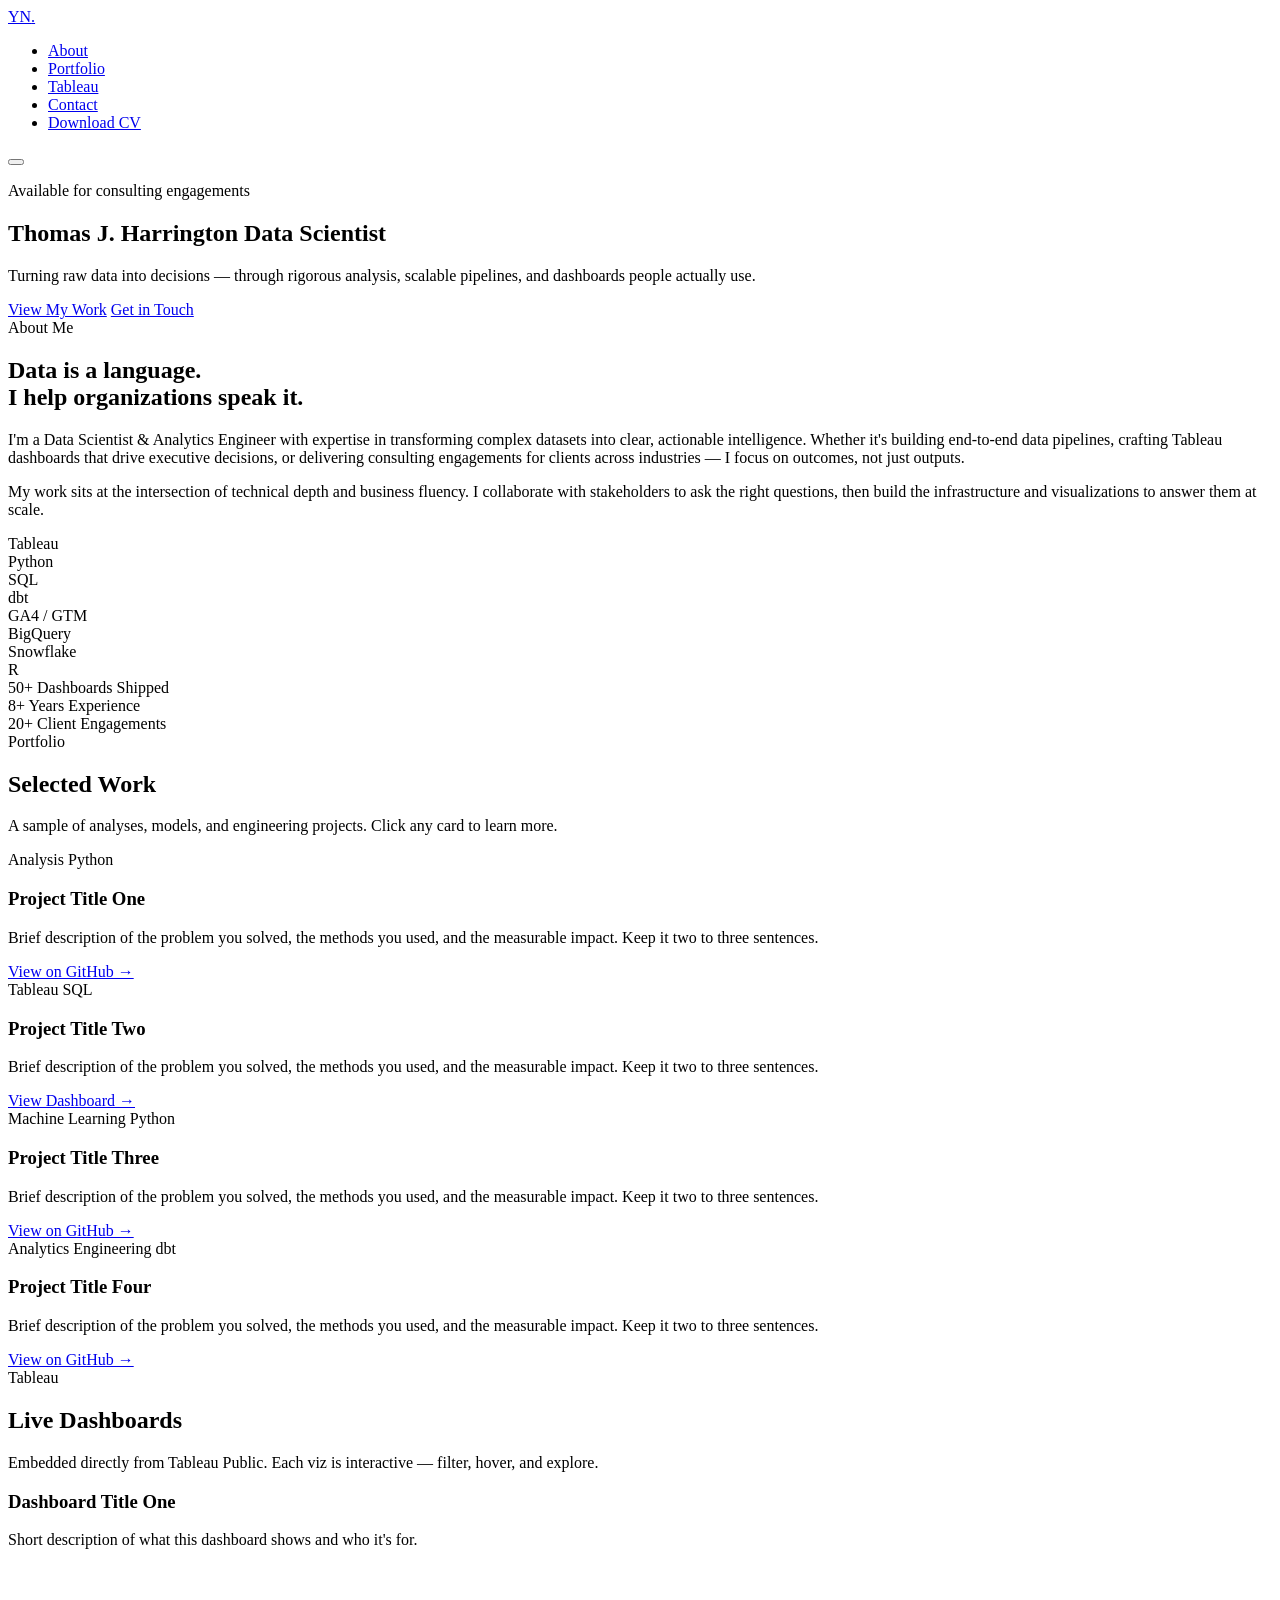
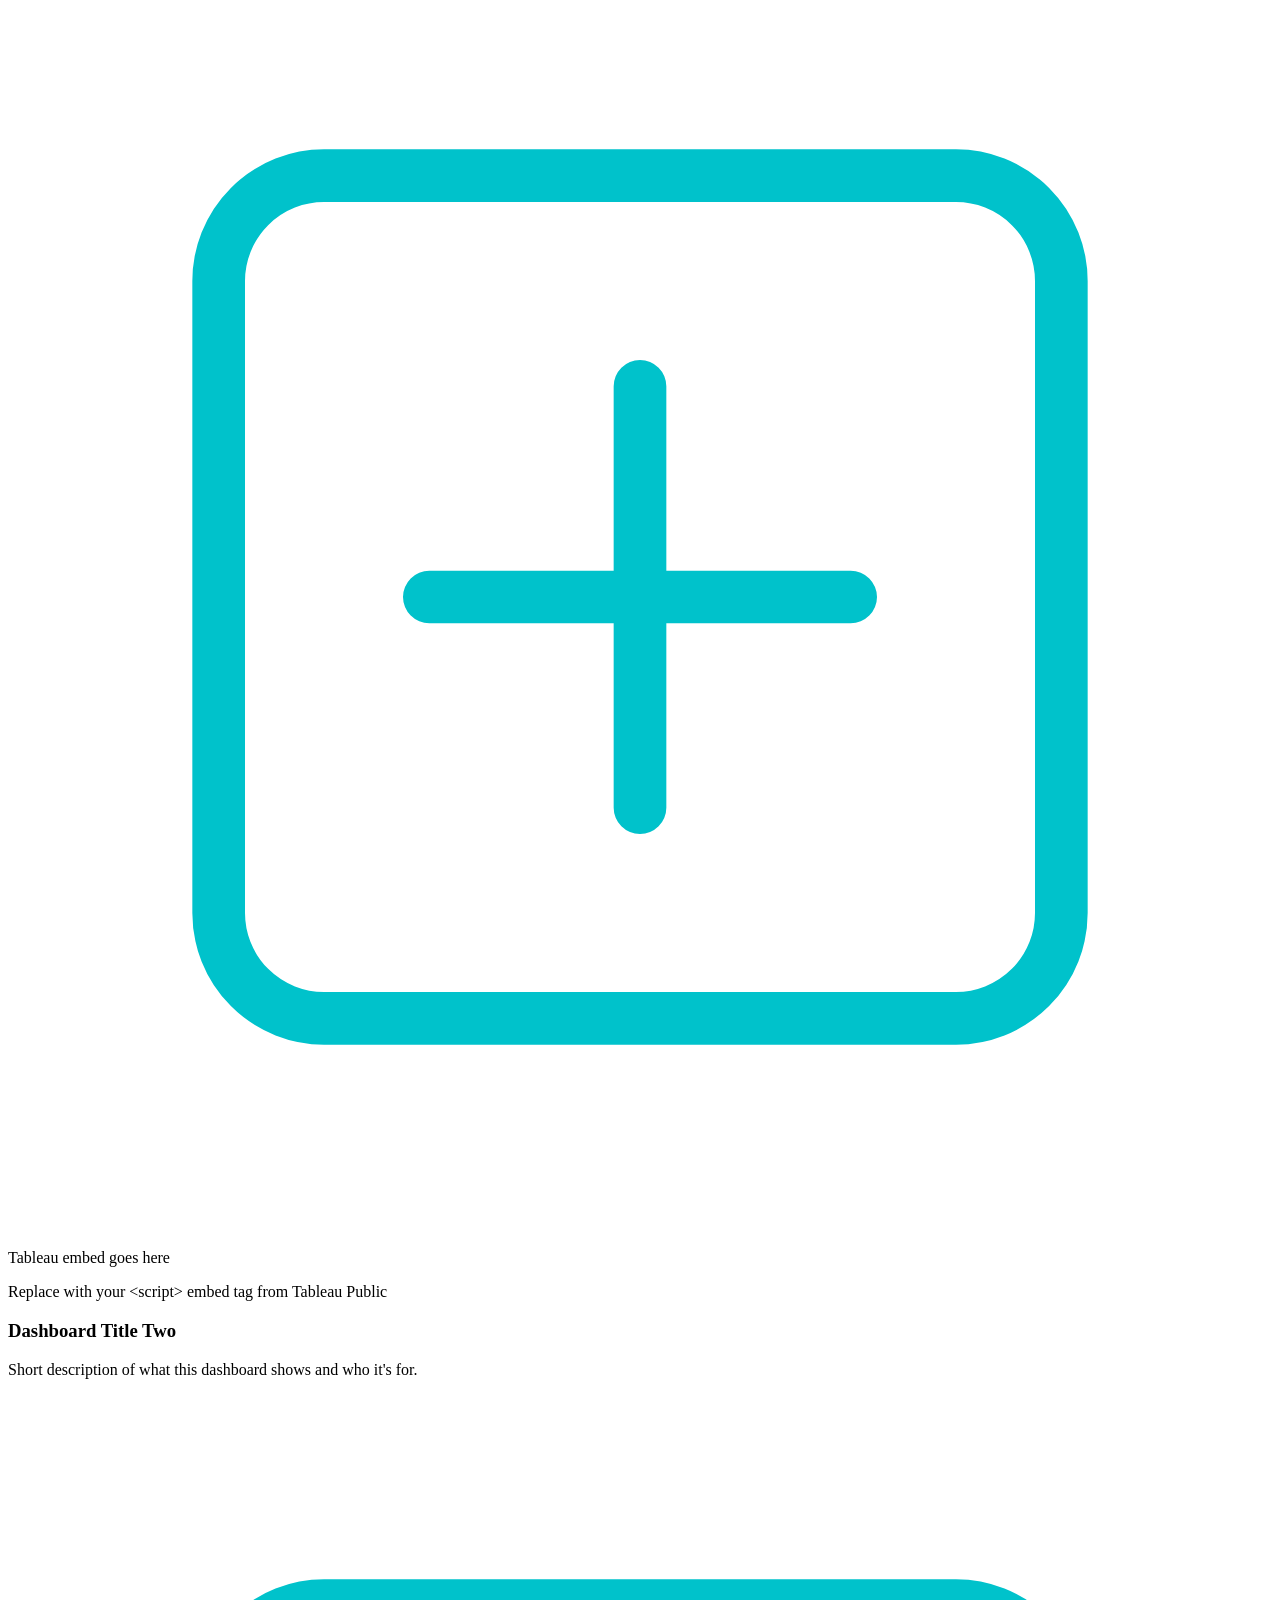
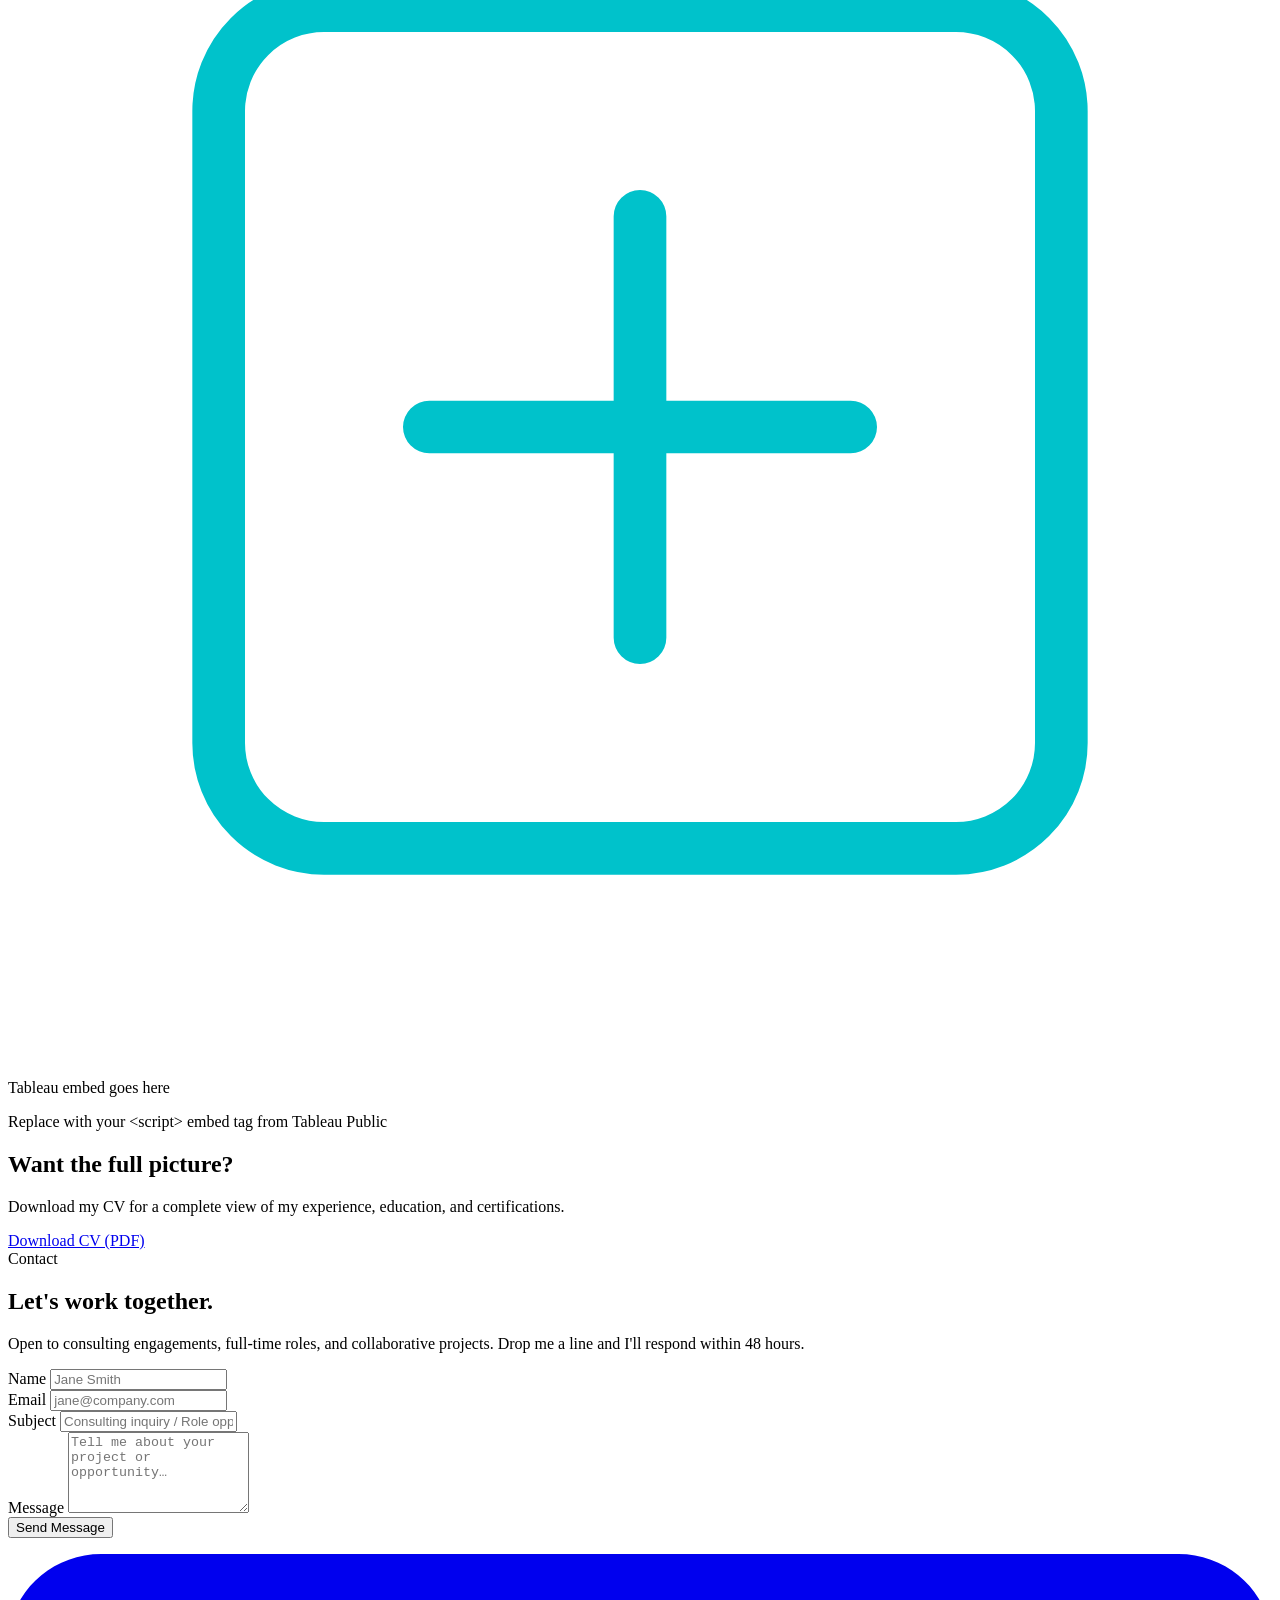
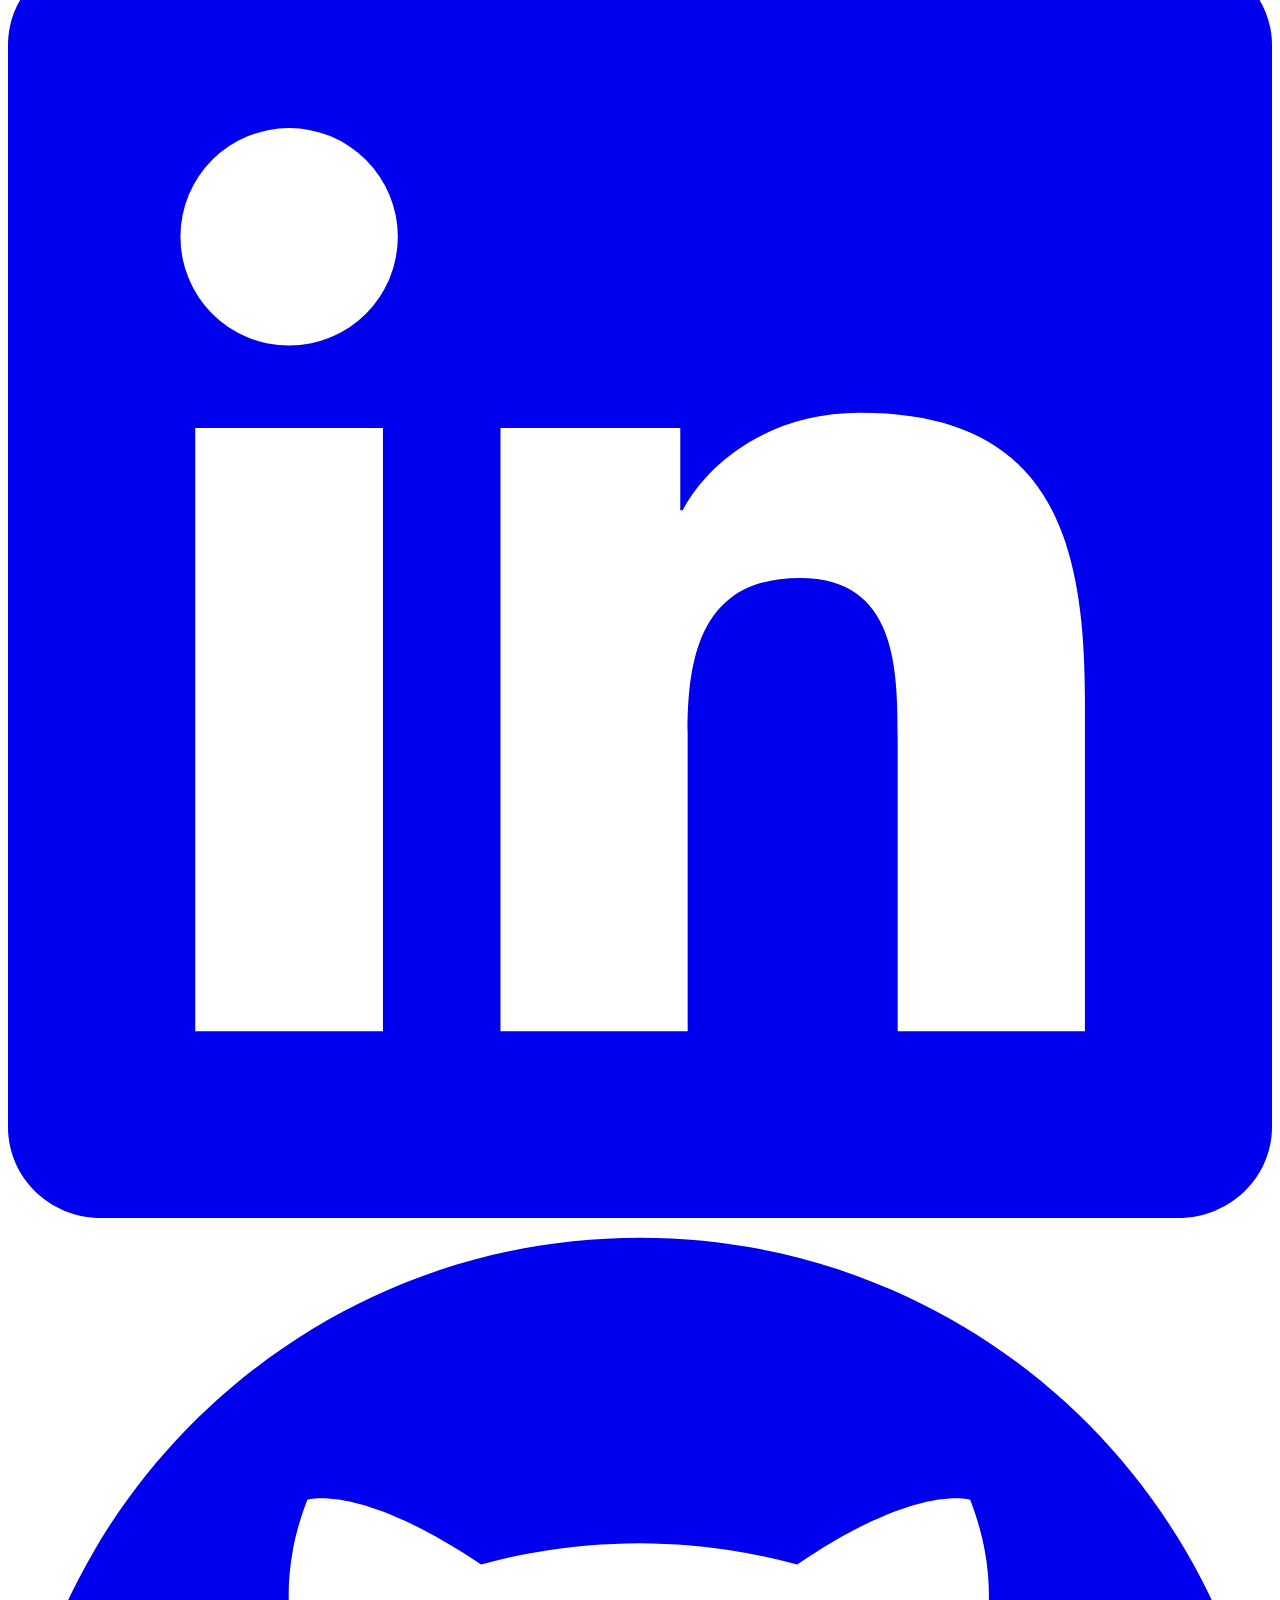
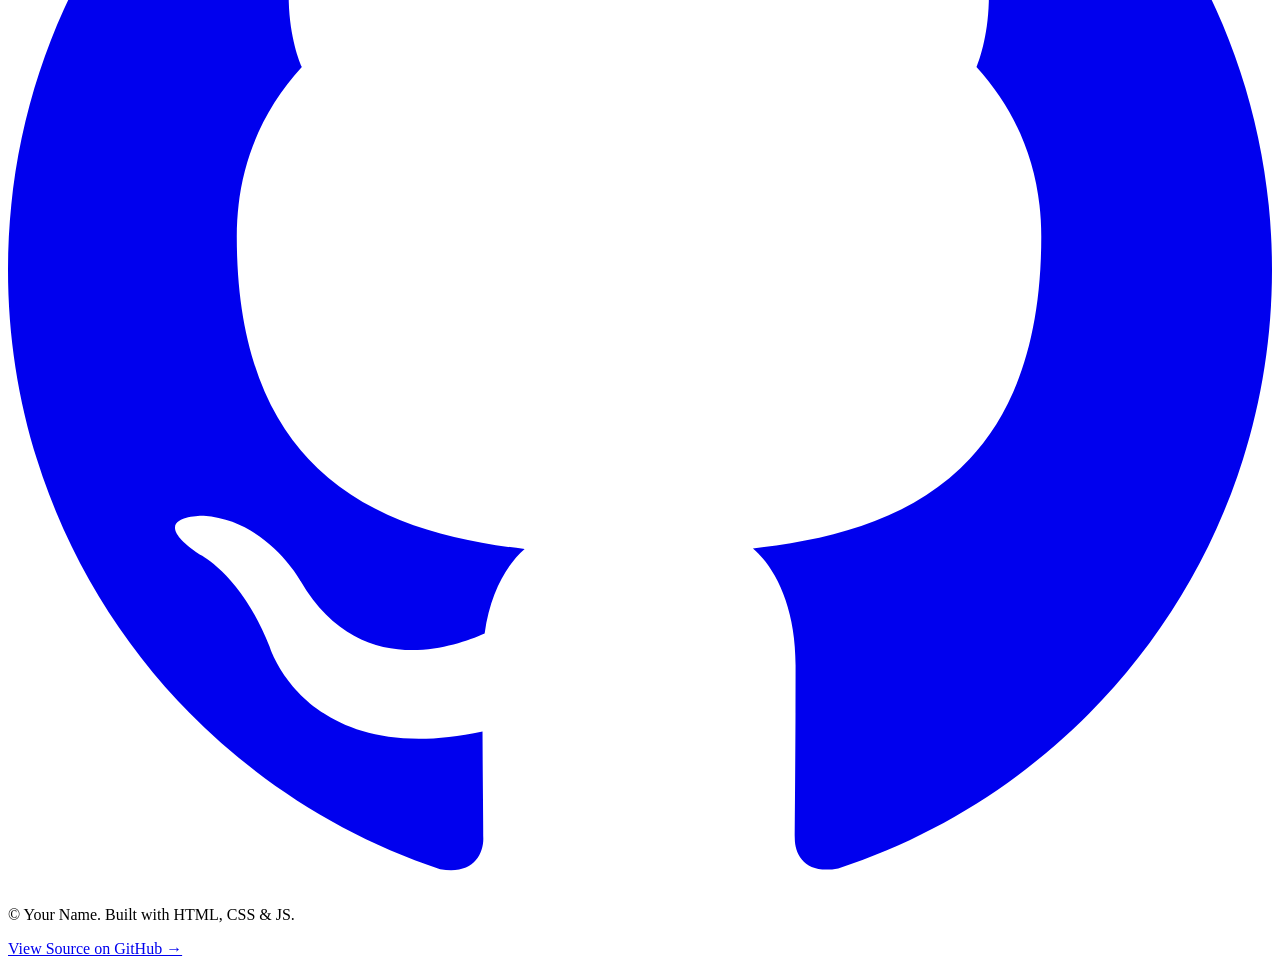
==== index.html @ a7ade4bd "Remove Google Analytics 4 integration (#2) Removed Google Analytics 4 script block from index.html" ====
<!DOCTYPE html>
<html lang="en">
<head>
  <meta charset="UTF-8" />
  <meta name="viewport" content="width=device-width, initial-scale=1.0" />
  <title>Thomas J. Harrington — Data Scientist & Analytics Engineer</title>
  <meta name="description" content="Data Scientist & Analytics Engineer specializing in Tableau, analytics consulting, and data-driven insights." />

  <!-- Google Fonts -->
  <link rel="preconnect" href="https://fonts.googleapis.com" />
  <link rel="preconnect" href="https://fonts.gstatic.com" crossorigin />
  <link href="https://fonts.googleapis.com/css2?family=Space+Grotesk:wght@400;500;600;700&family=Inter:wght@400;500;600&display=swap" rel="stylesheet" />

  <!-- ============================================================
       GOOGLE TAG MANAGER — Replace GTM-XXXXXXX with your GTM ID
       ============================================================ -->
  <script>
    (function(w,d,s,l,i){
      w[l]=w[l]||[];
      w[l].push({'gtm.start': new Date().getTime(), event:'gtm.js'});
      var f=d.getElementsByTagName(s)[0],
          j=d.createElement(s),
          dl=l!='dataLayer'?'&l='+l:'';
      j.async=true;
      j.src='https://www.googletagmanager.com/gtm.js?id='+i+dl;
      f.parentNode.insertBefore(j,f);
    })(window,document,'script','dataLayer','GTM-P8GVN58F');
  </script>

  <!-- dataLayer initialization — pushed before GTM fires -->
  <script>
    window.dataLayer = window.dataLayer || [];
    window.dataLayer.push({
      event: 'page_meta',
      page_type: 'portfolio_home',
      site_author: 'Thomas J. Harrington',
      site_role: 'Data Scientist & Analytics Engineer'
    });
  </script>


  <link rel="stylesheet" href="style.css" />
</head>

<body>

  <!-- GTM noscript fallback -->
  <noscript>
    <iframe src="https://www.googletagmanager.com/ns.html?id=GTM-P8GVN58F"
            height="0" width="0" style="display:none;visibility:hidden"></iframe>
  </noscript>

  <!-- ============================================================  NAV  -->
  <header class="nav-wrapper" id="site-nav">
    <nav class="nav-inner">
      <a href="#hero" class="nav-logo" data-track="nav_logo">YN<span class="logo-dot">.</span></a>
      <ul class="nav-links">
        <li><a href="#about"    data-track="nav_about">About</a></li>
        <li><a href="#portfolio" data-track="nav_portfolio">Portfolio</a></li>
        <li><a href="#tableau"  data-track="nav_tableau">Tableau</a></li>
        <li><a href="#contact"  data-track="nav_contact">Contact</a></li>
        <li>
          <a href="assets/resume.pdf"
             class="nav-cta"
             download
             data-track="nav_resume_download"
             onclick="trackEvent('resume_download','nav')">
            Download CV
          </a>
        </li>
      </ul>
      <button class="nav-hamburger" id="nav-hamburger" aria-label="Open menu">
        <span></span><span></span><span></span>
      </button>
    </nav>
  </header>

  <!-- ============================================================  HERO  -->
  <section class="hero" id="hero">
    <div class="hero-inner">
      <p class="hero-eyebrow">Available for consulting engagements</p>
      <h1 class="hero-headline">
        <span class="hero-name">Thomas J. Harrington</span>
        <span class="hero-role-wrap">
          <span class="hero-role" id="role-display">Data Scientist</span>
        </span>
      </h1>
      <p class="hero-sub">
        Turning raw data into decisions — through rigorous analysis, scalable pipelines,
        and dashboards people actually use.
      </p>
      <div class="hero-actions">
        <a href="#portfolio" class="btn btn-primary" data-track="hero_view_work">View My Work</a>
        <a href="#contact"   class="btn btn-ghost"   data-track="hero_get_in_touch">Get in Touch</a>
      </div>
    </div>
    <div class="hero-grid-bg" aria-hidden="true"></div>
  </section>

  <!-- ============================================================  ABOUT  -->
  <section class="section section--light" id="about">
    <div class="container">
      <div class="about-grid">
        <div class="about-text">
          <span class="section-eyebrow">About Me</span>
          <h2>Data is a language.<br/>I help organizations speak it.</h2>
          <p>
            I'm a Data Scientist & Analytics Engineer with expertise in transforming complex
            datasets into clear, actionable intelligence. Whether it's building end-to-end
            data pipelines, crafting Tableau dashboards that drive executive decisions, or
            delivering consulting engagements for clients across industries — I focus on
            outcomes, not just outputs.
          </p>
          <p>
            My work sits at the intersection of technical depth and business fluency.
            I collaborate with stakeholders to ask the right questions, then build the
            infrastructure and visualizations to answer them at scale.
          </p>
          <div class="skills-grid">
            <div class="skill-chip">Tableau</div>
            <div class="skill-chip">Python</div>
            <div class="skill-chip">SQL</div>
            <div class="skill-chip">dbt</div>
            <div class="skill-chip">GA4 / GTM</div>
            <div class="skill-chip">BigQuery</div>
            <div class="skill-chip">Snowflake</div>
            <div class="skill-chip">R</div>
          </div>
        </div>
        <div class="about-card">
          <div class="stat-block">
            <span class="stat-number">50+</span>
            <span class="stat-label">Dashboards Shipped</span>
          </div>
          <div class="stat-divider"></div>
          <div class="stat-block">
            <span class="stat-number">8+</span>
            <span class="stat-label">Years Experience</span>
          </div>
          <div class="stat-divider"></div>
          <div class="stat-block">
            <span class="stat-number">20+</span>
            <span class="stat-label">Client Engagements</span>
          </div>
        </div>
      </div>
    </div>
  </section>

  <!-- ============================================================  PORTFOLIO  -->
  <section class="section section--dark" id="portfolio">
    <div class="container">
      <span class="section-eyebrow section-eyebrow--light">Portfolio</span>
      <h2 class="section-title section-title--light">Selected Work</h2>
      <p class="section-sub">
        A sample of analyses, models, and engineering projects. Click any card to learn more.
      </p>

      <div class="project-grid">

        <!-- Project cards — duplicate and edit as needed -->
        <article class="project-card" data-track="project_card_1"
                 onclick="trackEvent('project_click', 'project_1_title')">
          <div class="project-card-top">
            <span class="project-tag">Analysis</span>
            <span class="project-tag">Python</span>
          </div>
          <h3>Project Title One</h3>
          <p>Brief description of the problem you solved, the methods you used, and the measurable impact. Keep it two to three sentences.</p>
          <div class="project-card-footer">
            <a href="#" class="project-link" target="_blank" rel="noopener">View on GitHub →</a>
          </div>
        </article>

        <article class="project-card" data-track="project_card_2"
                 onclick="trackEvent('project_click', 'project_2_title')">
          <div class="project-card-top">
            <span class="project-tag">Tableau</span>
            <span class="project-tag">SQL</span>
          </div>
          <h3>Project Title Two</h3>
          <p>Brief description of the problem you solved, the methods you used, and the measurable impact. Keep it two to three sentences.</p>
          <div class="project-card-footer">
            <a href="#" class="project-link" target="_blank" rel="noopener">View Dashboard →</a>
          </div>
        </article>

        <article class="project-card" data-track="project_card_3"
                 onclick="trackEvent('project_click', 'project_3_title')">
          <div class="project-card-top">
            <span class="project-tag">Machine Learning</span>
            <span class="project-tag">Python</span>
          </div>
          <h3>Project Title Three</h3>
          <p>Brief description of the problem you solved, the methods you used, and the measurable impact. Keep it two to three sentences.</p>
          <div class="project-card-footer">
            <a href="#" class="project-link" target="_blank" rel="noopener">View on GitHub →</a>
          </div>
        </article>

        <article class="project-card" data-track="project_card_4"
                 onclick="trackEvent('project_click', 'project_4_title')">
          <div class="project-card-top">
            <span class="project-tag">Analytics Engineering</span>
            <span class="project-tag">dbt</span>
          </div>
          <h3>Project Title Four</h3>
          <p>Brief description of the problem you solved, the methods you used, and the measurable impact. Keep it two to three sentences.</p>
          <div class="project-card-footer">
            <a href="#" class="project-link" target="_blank" rel="noopener">View on GitHub →</a>
          </div>
        </article>

      </div>
    </div>
  </section>

  <!-- ============================================================  TABLEAU  -->
  <section class="section section--light" id="tableau">
    <div class="container">
      <span class="section-eyebrow">Tableau</span>
      <h2>Live Dashboards</h2>
      <p class="section-sub">
        Embedded directly from Tableau Public. Each viz is interactive — filter, hover, and explore.
      </p>

      <div class="tableau-grid">

        <!-- Tableau Embed 1 -->
        <!-- To embed: go to Tableau Public → Share → Embed Code, paste the <script> tag below -->
        <div class="tableau-card">
          <h3 class="tableau-card-title">Dashboard Title One</h3>
          <p class="tableau-card-desc">Short description of what this dashboard shows and who it's for.</p>
          <div class="tableau-embed-wrap" id="tableau-embed-1">
            <!-- REPLACE THIS PLACEHOLDER with your Tableau embed code -->
            <div class="tableau-placeholder" onclick="trackEvent('tableau_placeholder_click','embed_1')">
              <svg viewBox="0 0 48 48" fill="none" xmlns="http://www.w3.org/2000/svg" aria-hidden="true">
                <rect x="8" y="8" width="32" height="32" rx="4" stroke="#00C2CB" stroke-width="2"/>
                <path d="M16 24h16M24 16v16" stroke="#00C2CB" stroke-width="2" stroke-linecap="round"/>
              </svg>
              <p>Tableau embed goes here</p>
              <span>Replace with your &lt;script&gt; embed tag from Tableau Public</span>
            </div>
          </div>
        </div>

        <!-- Tableau Embed 2 -->
        <div class="tableau-card">
          <h3 class="tableau-card-title">Dashboard Title Two</h3>
          <p class="tableau-card-desc">Short description of what this dashboard shows and who it's for.</p>
          <div class="tableau-embed-wrap" id="tableau-embed-2">
            <div class="tableau-placeholder">
              <svg viewBox="0 0 48 48" fill="none" xmlns="http://www.w3.org/2000/svg" aria-hidden="true">
                <rect x="8" y="8" width="32" height="32" rx="4" stroke="#00C2CB" stroke-width="2"/>
                <path d="M16 24h16M24 16v16" stroke="#00C2CB" stroke-width="2" stroke-linecap="round"/>
              </svg>
              <p>Tableau embed goes here</p>
              <span>Replace with your &lt;script&gt; embed tag from Tableau Public</span>
            </div>
          </div>
        </div>

      </div>
    </div>
  </section>

  <!-- ============================================================  RESUME  -->
  <section class="section section--accent" id="resume">
    <div class="container resume-band">
      <div class="resume-text">
        <h2>Want the full picture?</h2>
        <p>Download my CV for a complete view of my experience, education, and certifications.</p>
      </div>
      <a href="assets/resume.pdf"
         class="btn btn-white"
         download
         data-track="resume_section_download"
         onclick="trackEvent('resume_download','resume_section')">
        Download CV (PDF)
      </a>
    </div>
  </section>

  <!-- ============================================================  CONTACT  -->
  <section class="section section--dark" id="contact">
    <div class="container">
      <span class="section-eyebrow section-eyebrow--light">Contact</span>
      <h2 class="section-title--light">Let's work together.</h2>
      <p class="section-sub section-sub--light">
        Open to consulting engagements, full-time roles, and collaborative projects.
        Drop me a line and I'll respond within 48 hours.
      </p>

      <form class="contact-form" id="contact-form" novalidate>
        <div class="form-row">
          <div class="form-group">
            <label for="cf-name">Name</label>
            <input type="text" id="cf-name" name="name" placeholder="Jane Smith" required />
          </div>
          <div class="form-group">
            <label for="cf-email">Email</label>
            <input type="email" id="cf-email" name="email" placeholder="jane@company.com" required />
          </div>
        </div>
        <div class="form-group">
          <label for="cf-subject">Subject</label>
          <input type="text" id="cf-subject" name="subject" placeholder="Consulting inquiry / Role opportunity / etc." />
        </div>
        <div class="form-group">
          <label for="cf-message">Message</label>
          <textarea id="cf-message" name="message" rows="5" placeholder="Tell me about your project or opportunity…" required></textarea>
        </div>
        <button type="submit" class="btn btn-primary btn-full" id="submit-btn">Send Message</button>
        <p class="form-note" id="form-status"></p>
      </form>

      <div class="social-row">
        <a href="https://linkedin.com/in/yourhandle" target="_blank" rel="noopener"
           data-track="social_linkedin" onclick="trackEvent('social_click','linkedin')" aria-label="LinkedIn">
          <svg viewBox="0 0 24 24" fill="currentColor"><path d="M20.447 20.452h-3.554v-5.569c0-1.328-.027-3.037-1.852-3.037-1.853 0-2.136 1.445-2.136 2.939v5.667H9.351V9h3.414v1.561h.046c.477-.9 1.637-1.85 3.37-1.85 3.601 0 4.267 2.37 4.267 5.455v6.286zM5.337 7.433a2.062 2.062 0 0 1-2.063-2.065 2.064 2.064 0 1 1 2.063 2.065zm1.782 13.019H3.555V9h3.564v11.452zM22.225 0H1.771C.792 0 0 .774 0 1.729v20.542C0 23.227.792 24 1.771 24h20.451C23.2 24 24 23.227 24 22.271V1.729C24 .774 23.2 0 22.222 0h.003z"/></svg>
        </a>
        <a href="https://github.com/yourhandle" target="_blank" rel="noopener"
           data-track="social_github" onclick="trackEvent('social_click','github')" aria-label="GitHub">
          <svg viewBox="0 0 24 24" fill="currentColor"><path d="M12 .297c-6.63 0-12 5.373-12 12 0 5.303 3.438 9.8 8.205 11.385.6.113.82-.258.82-.577 0-.285-.01-1.04-.015-2.04-3.338.724-4.042-1.61-4.042-1.61C4.422 18.07 3.633 17.7 3.633 17.7c-1.087-.744.084-.729.084-.729 1.205.084 1.838 1.236 1.838 1.236 1.07 1.835 2.809 1.305 3.495.998.108-.776.417-1.305.76-1.605-2.665-.3-5.466-1.332-5.466-5.93 0-1.31.465-2.38 1.235-3.22-.135-.303-.54-1.523.105-3.176 0 0 1.005-.322 3.3 1.23.96-.267 1.98-.399 3-.405 1.02.006 2.04.138 3 .405 2.28-1.552 3.285-1.23 3.285-1.23.645 1.653.24 2.873.12 3.176.765.84 1.23 1.91 1.23 3.22 0 4.61-2.805 5.625-5.475 5.92.42.36.81 1.096.81 2.22 0 1.606-.015 2.896-.015 3.286 0 .315.21.69.825.57C20.565 22.092 24 17.592 24 12.297c0-6.627-5.373-12-12-12"/></svg>
        </a>
      </div>
    </div>
  </section>

  <!-- ============================================================  FOOTER  -->
  <footer class="site-footer">
    <div class="container footer-inner">
      <p>© <span id="footer-year"></span> Your Name. Built with HTML, CSS & JS.</p>
      <a href="https://github.com/yourhandle/portfolio" target="_blank" rel="noopener"
         class="footer-source" onclick="trackEvent('footer_source_click','github')">
        View Source on GitHub →
      </a>
    </div>
  </footer>

  <script src="main.js"></script>
</body>
</html>
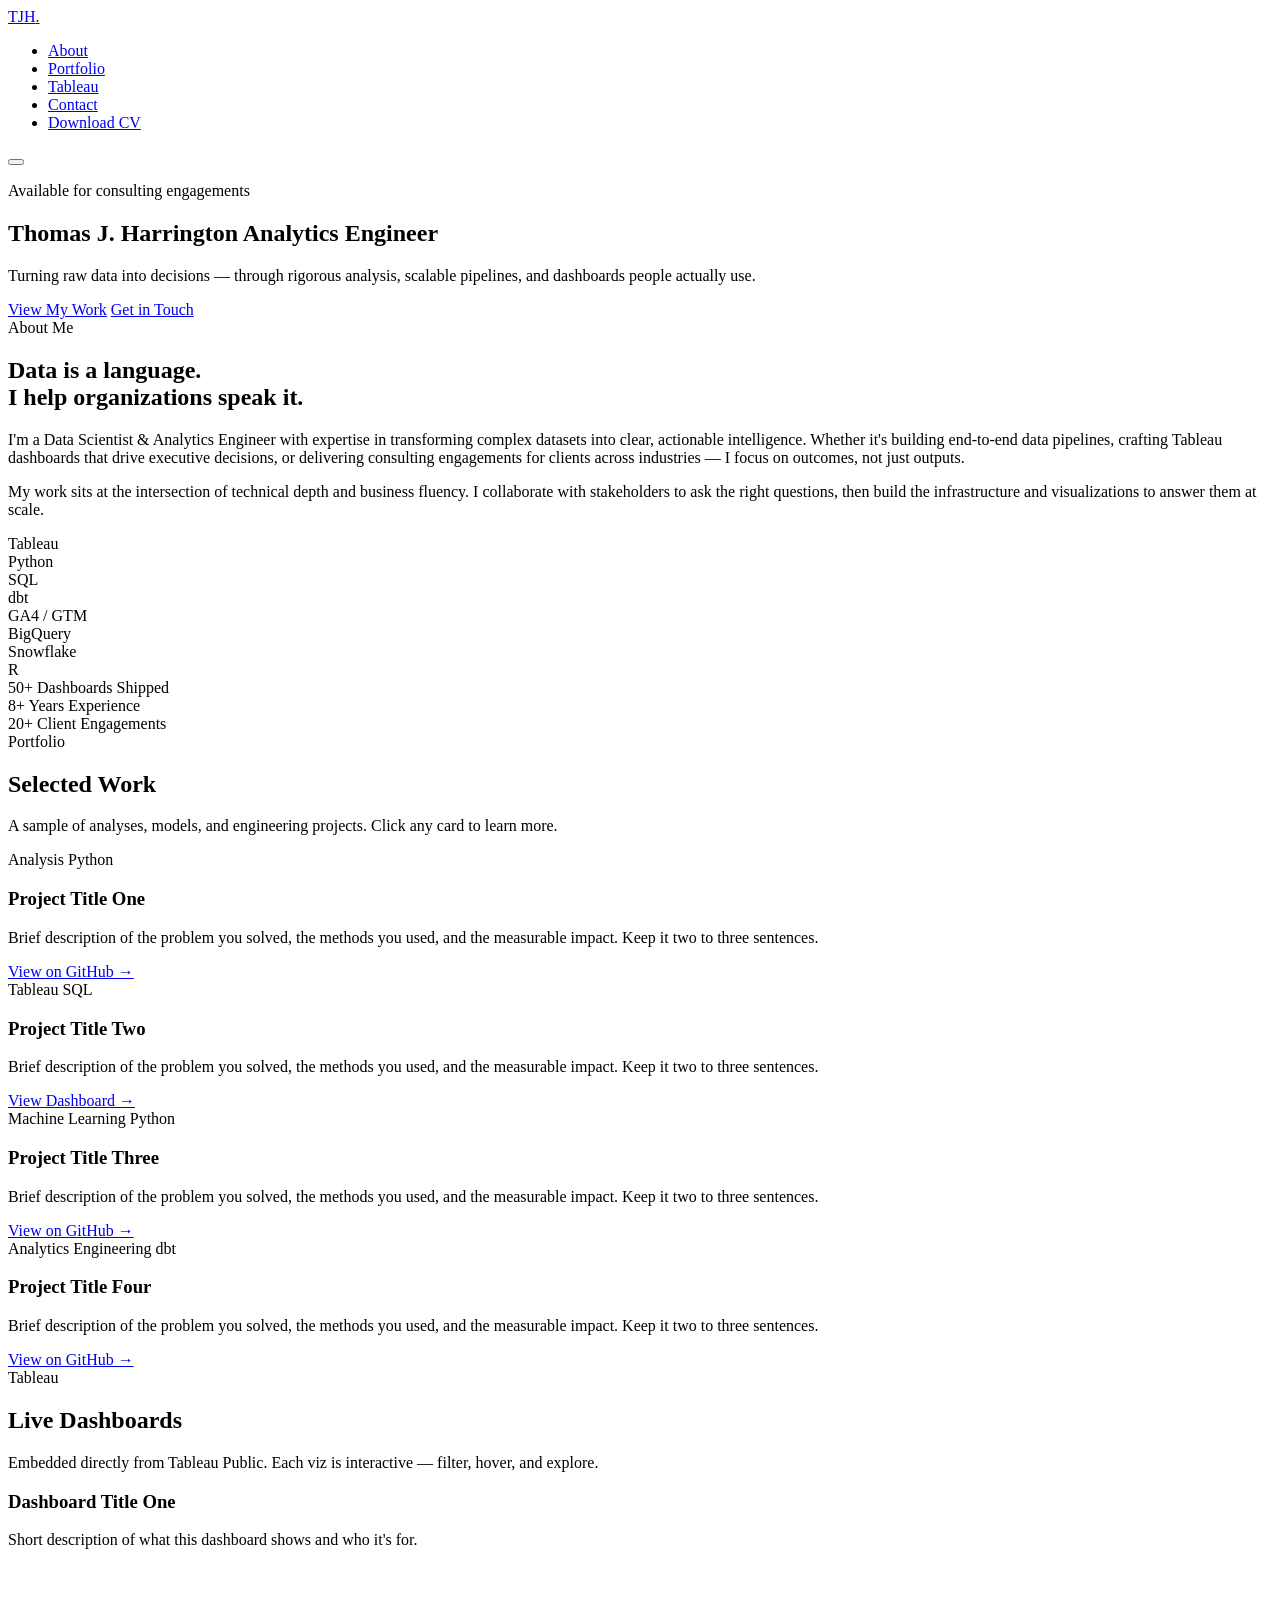
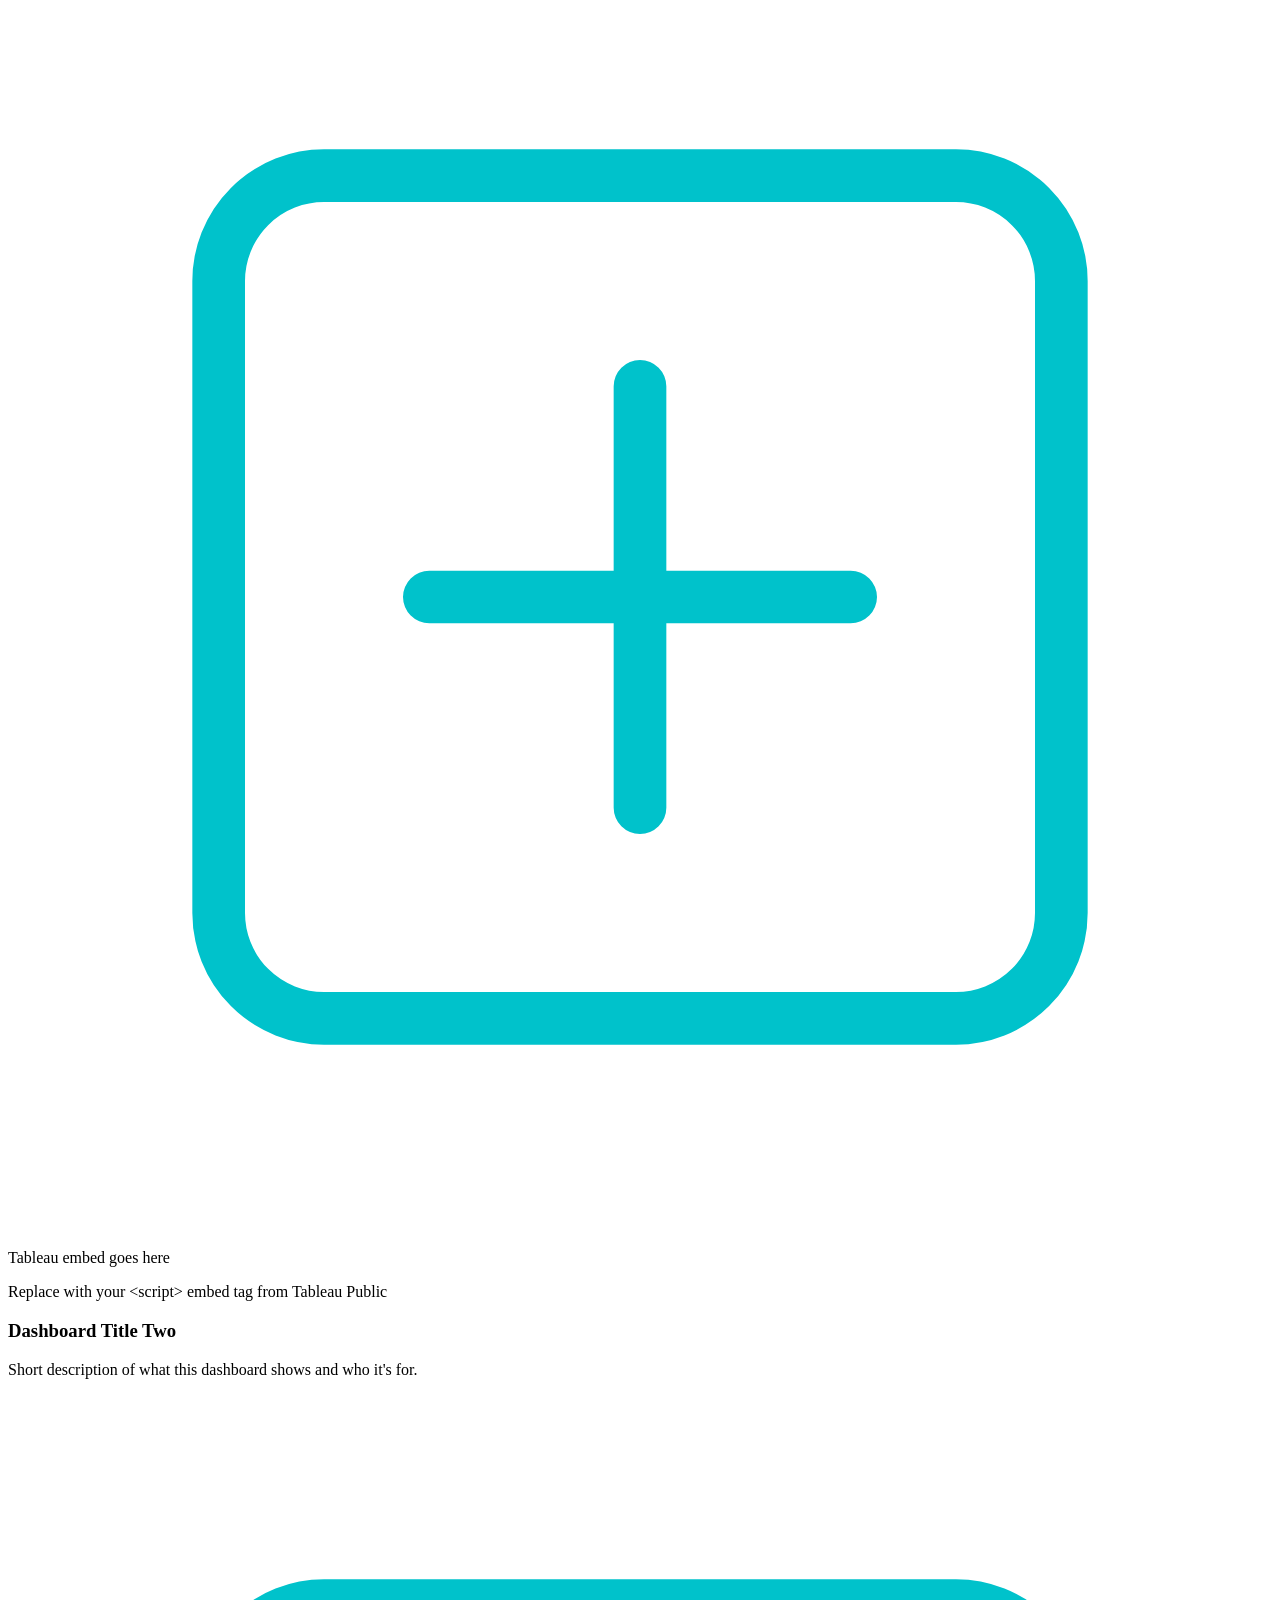
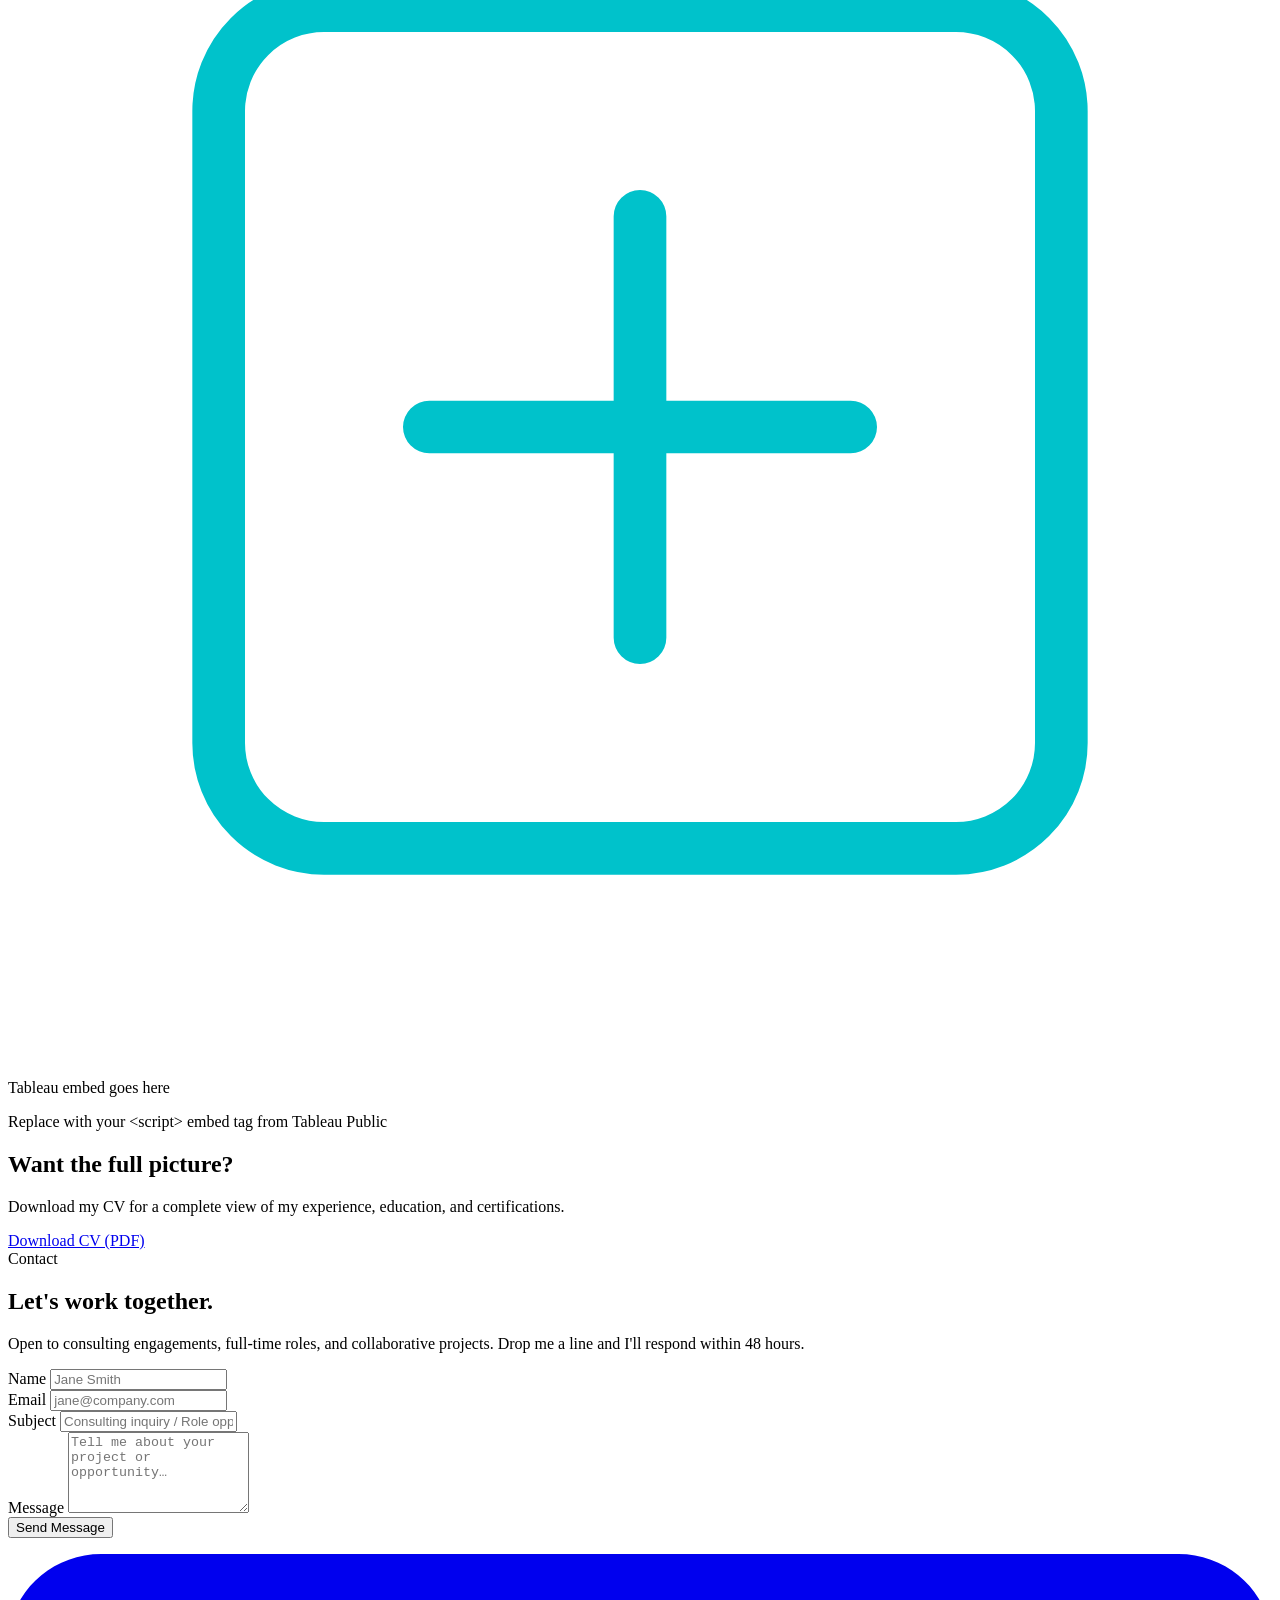
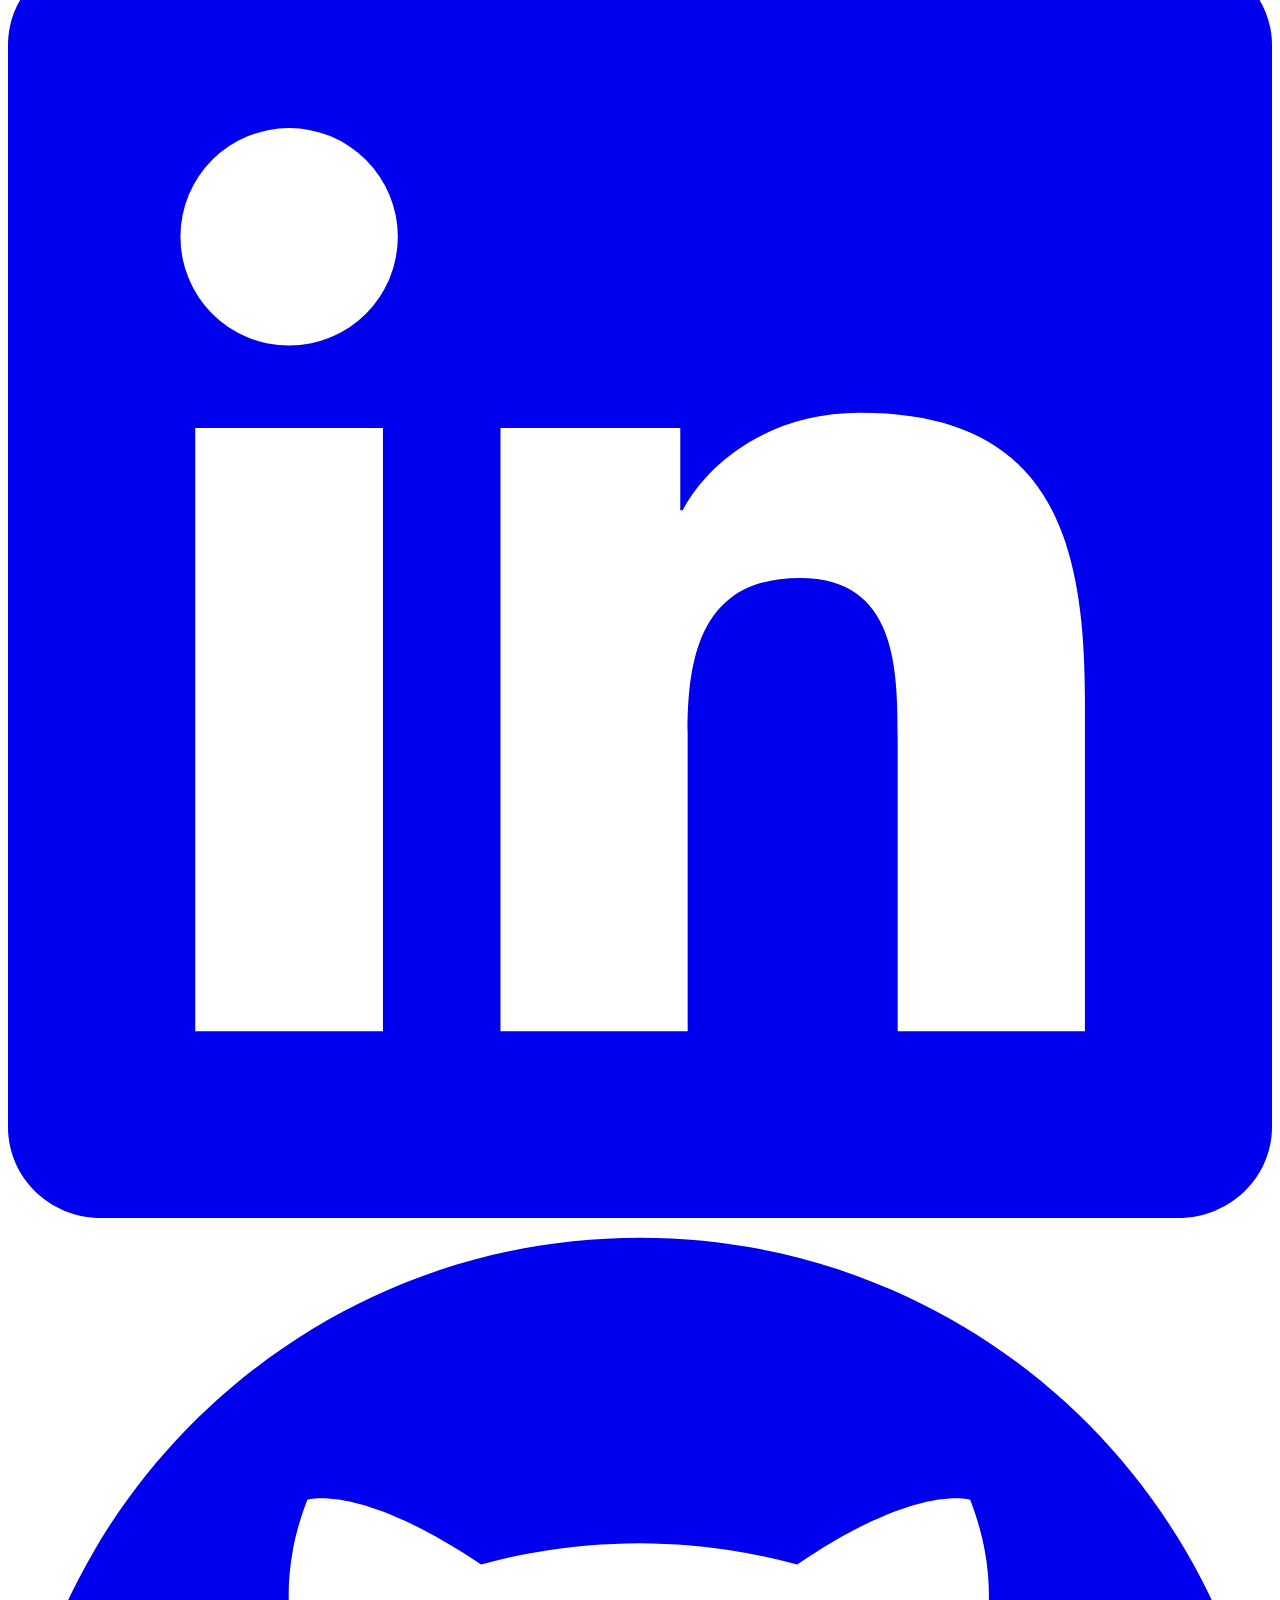
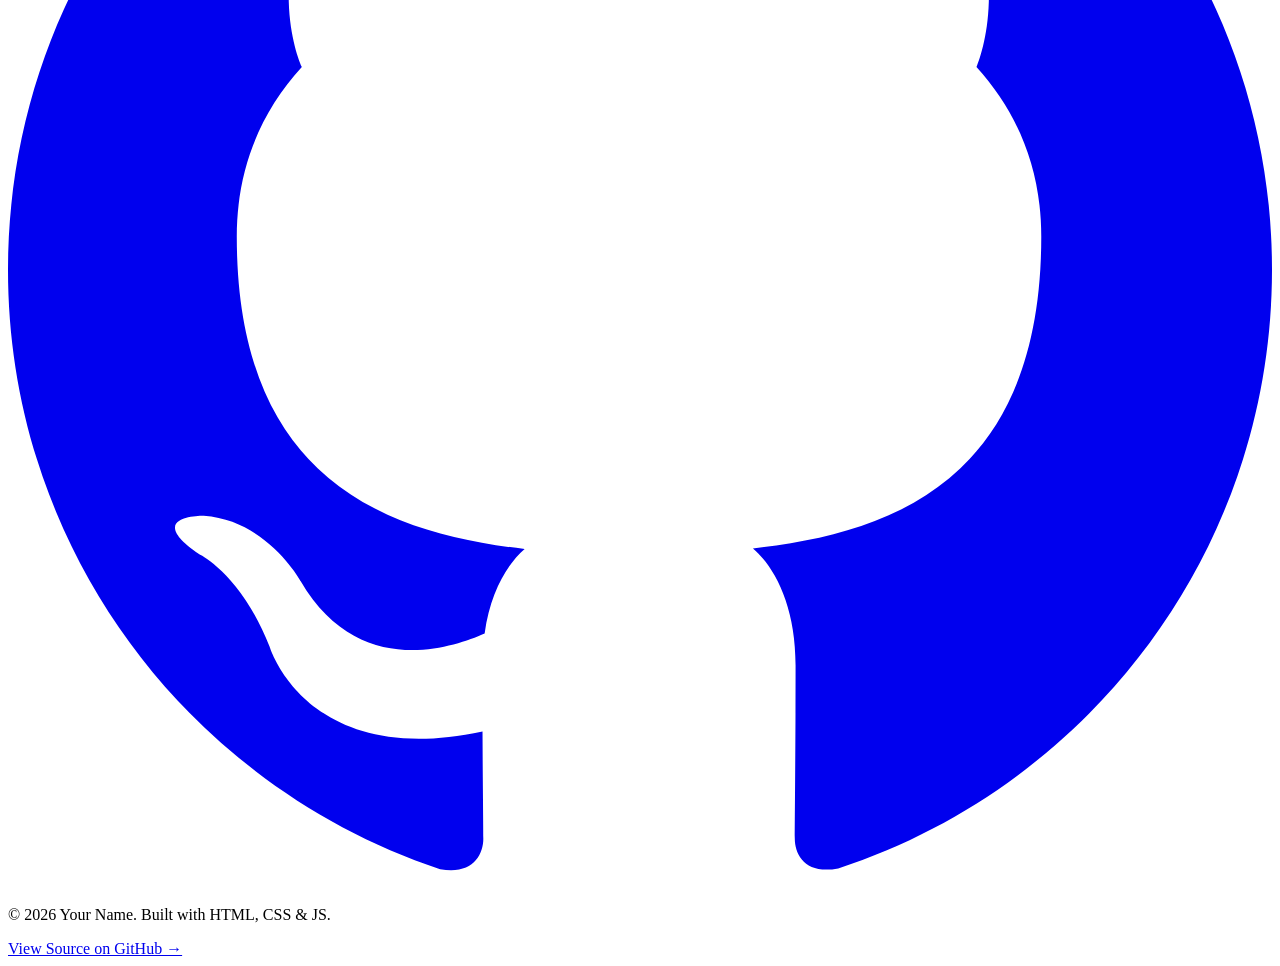
==== commit 52771151: "Merge remote-tracking branch 'origin/main'" ====
--- a/index.html
+++ b/index.html
@@ -53,7 +53,7 @@
   <!-- ============================================================  NAV  -->
   <header class="nav-wrapper" id="site-nav">
     <nav class="nav-inner">
-      <a href="#hero" class="nav-logo" data-track="nav_logo">YN<span class="logo-dot">.</span></a>
+      <a href="#hero" class="nav-logo" data-track="nav_logo">TJH<span class="logo-dot">.</span></a>
       <ul class="nav-links">
         <li><a href="#about"    data-track="nav_about">About</a></li>
         <li><a href="#portfolio" data-track="nav_portfolio">Portfolio</a></li>
@@ -315,11 +315,11 @@
       </form>
 
       <div class="social-row">
-        <a href="https://linkedin.com/in/yourhandle" target="_blank" rel="noopener"
+        <a href="https://linkedin.com/in/thomas-harrington-invictus" target="_blank" rel="noopener"
            data-track="social_linkedin" onclick="trackEvent('social_click','linkedin')" aria-label="LinkedIn">
           <svg viewBox="0 0 24 24" fill="currentColor"><path d="M20.447 20.452h-3.554v-5.569c0-1.328-.027-3.037-1.852-3.037-1.853 0-2.136 1.445-2.136 2.939v5.667H9.351V9h3.414v1.561h.046c.477-.9 1.637-1.85 3.37-1.85 3.601 0 4.267 2.37 4.267 5.455v6.286zM5.337 7.433a2.062 2.062 0 0 1-2.063-2.065 2.064 2.064 0 1 1 2.063 2.065zm1.782 13.019H3.555V9h3.564v11.452zM22.225 0H1.771C.792 0 0 .774 0 1.729v20.542C0 23.227.792 24 1.771 24h20.451C23.2 24 24 23.227 24 22.271V1.729C24 .774 23.2 0 22.222 0h.003z"/></svg>
         </a>
-        <a href="https://github.com/yourhandle" target="_blank" rel="noopener"
+        <a href="https://github.com/tharrin1426-rugby" target="_blank" rel="noopener"
            data-track="social_github" onclick="trackEvent('social_click','github')" aria-label="GitHub">
           <svg viewBox="0 0 24 24" fill="currentColor"><path d="M12 .297c-6.63 0-12 5.373-12 12 0 5.303 3.438 9.8 8.205 11.385.6.113.82-.258.82-.577 0-.285-.01-1.04-.015-2.04-3.338.724-4.042-1.61-4.042-1.61C4.422 18.07 3.633 17.7 3.633 17.7c-1.087-.744.084-.729.084-.729 1.205.084 1.838 1.236 1.838 1.236 1.07 1.835 2.809 1.305 3.495.998.108-.776.417-1.305.76-1.605-2.665-.3-5.466-1.332-5.466-5.93 0-1.31.465-2.38 1.235-3.22-.135-.303-.54-1.523.105-3.176 0 0 1.005-.322 3.3 1.23.96-.267 1.98-.399 3-.405 1.02.006 2.04.138 3 .405 2.28-1.552 3.285-1.23 3.285-1.23.645 1.653.24 2.873.12 3.176.765.84 1.23 1.91 1.23 3.22 0 4.61-2.805 5.625-5.475 5.92.42.36.81 1.096.81 2.22 0 1.606-.015 2.896-.015 3.286 0 .315.21.69.825.57C20.565 22.092 24 17.592 24 12.297c0-6.627-5.373-12-12-12"/></svg>
         </a>
@@ -331,7 +331,7 @@
   <footer class="site-footer">
     <div class="container footer-inner">
       <p>© <span id="footer-year"></span> Your Name. Built with HTML, CSS & JS.</p>
-      <a href="https://github.com/yourhandle/portfolio" target="_blank" rel="noopener"
+      <a href="https://github.com/tharrin1426-rugby/portfolio" target="_blank" rel="noopener"
          class="footer-source" onclick="trackEvent('footer_source_click','github')">
         View Source on GitHub →
       </a>
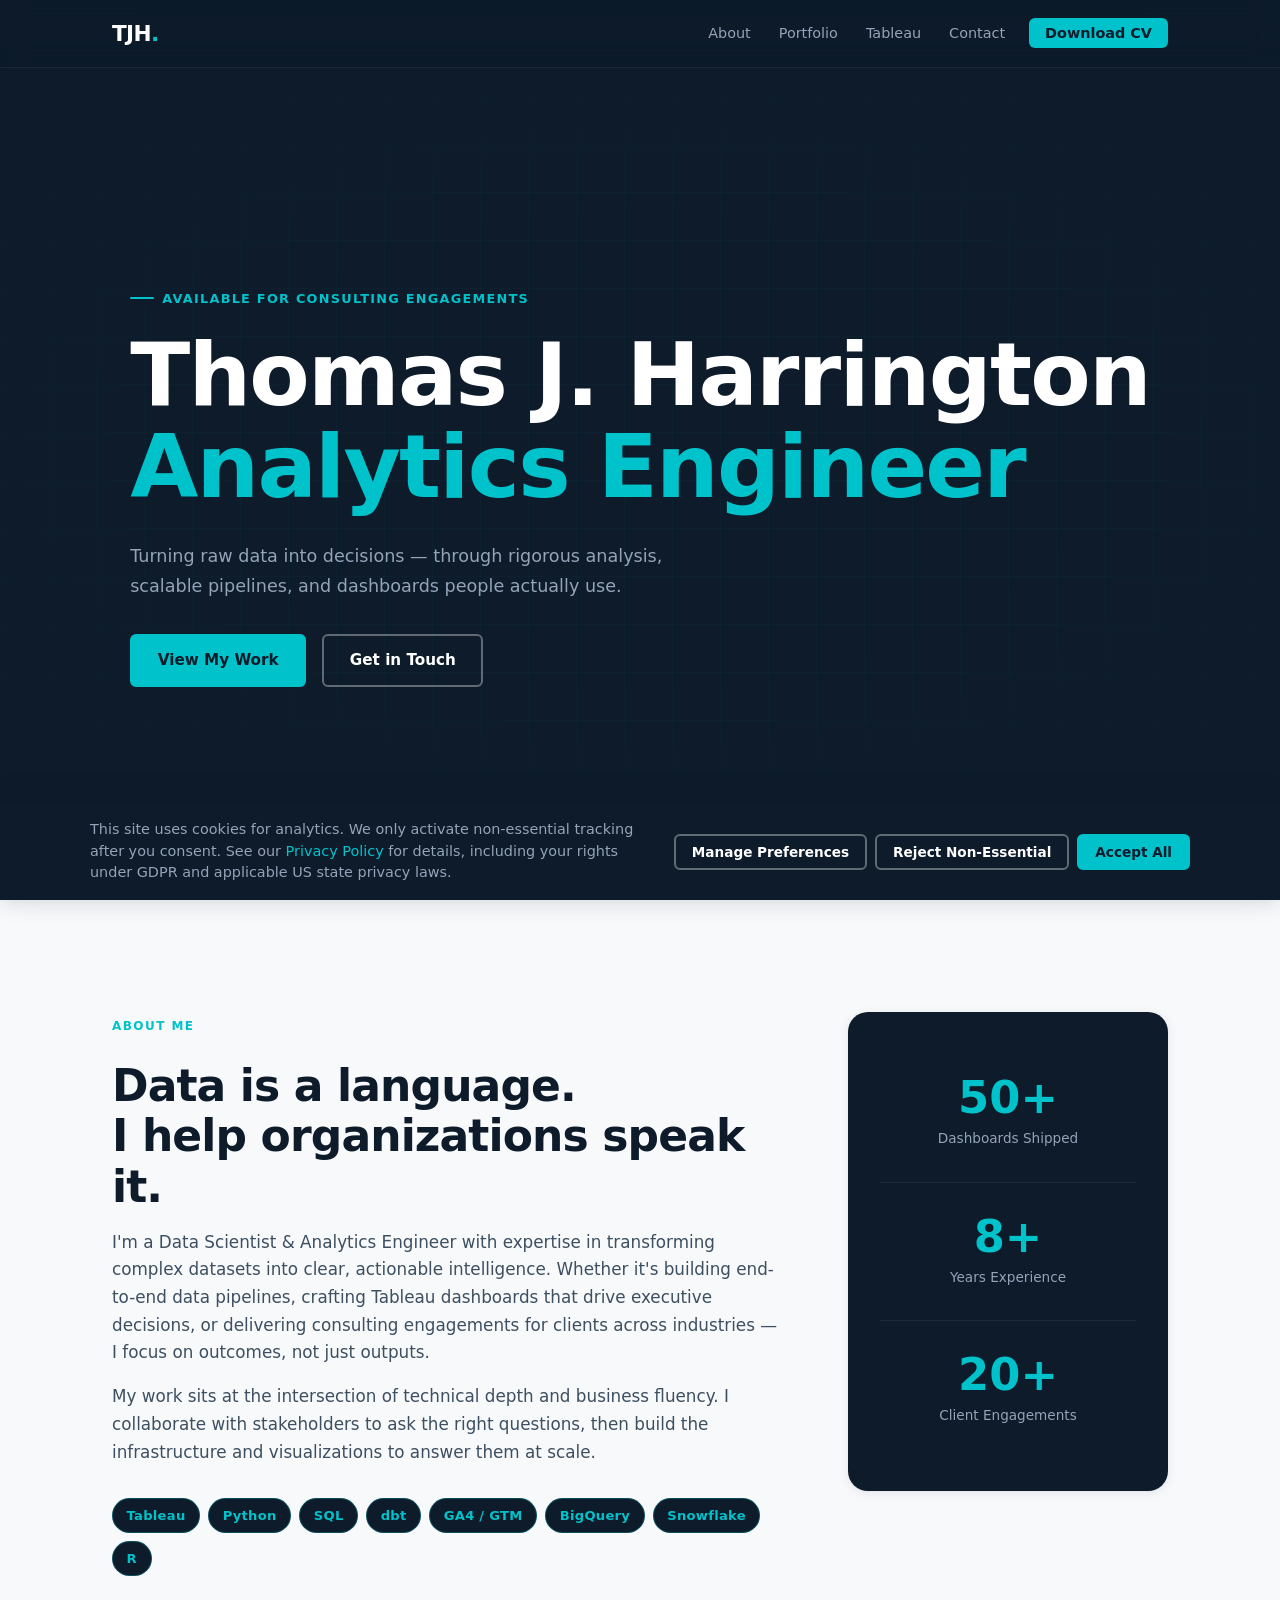
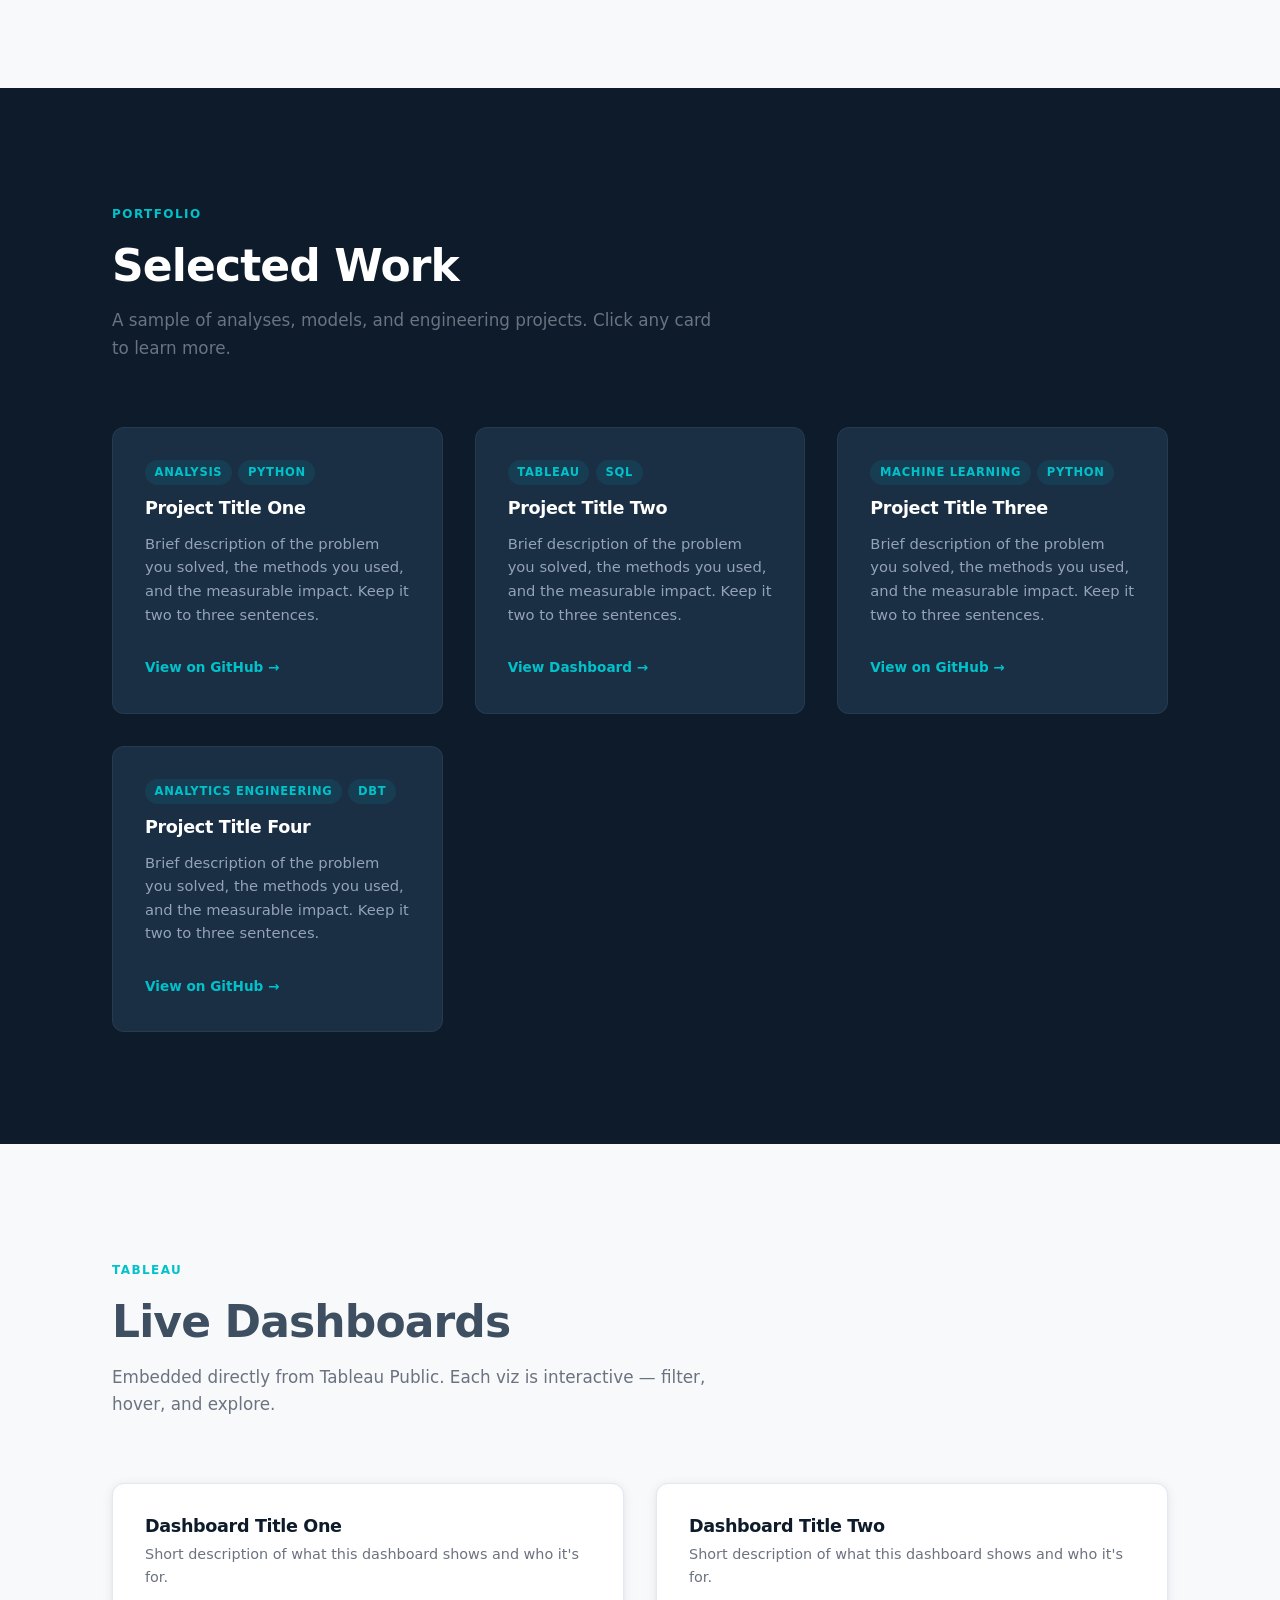
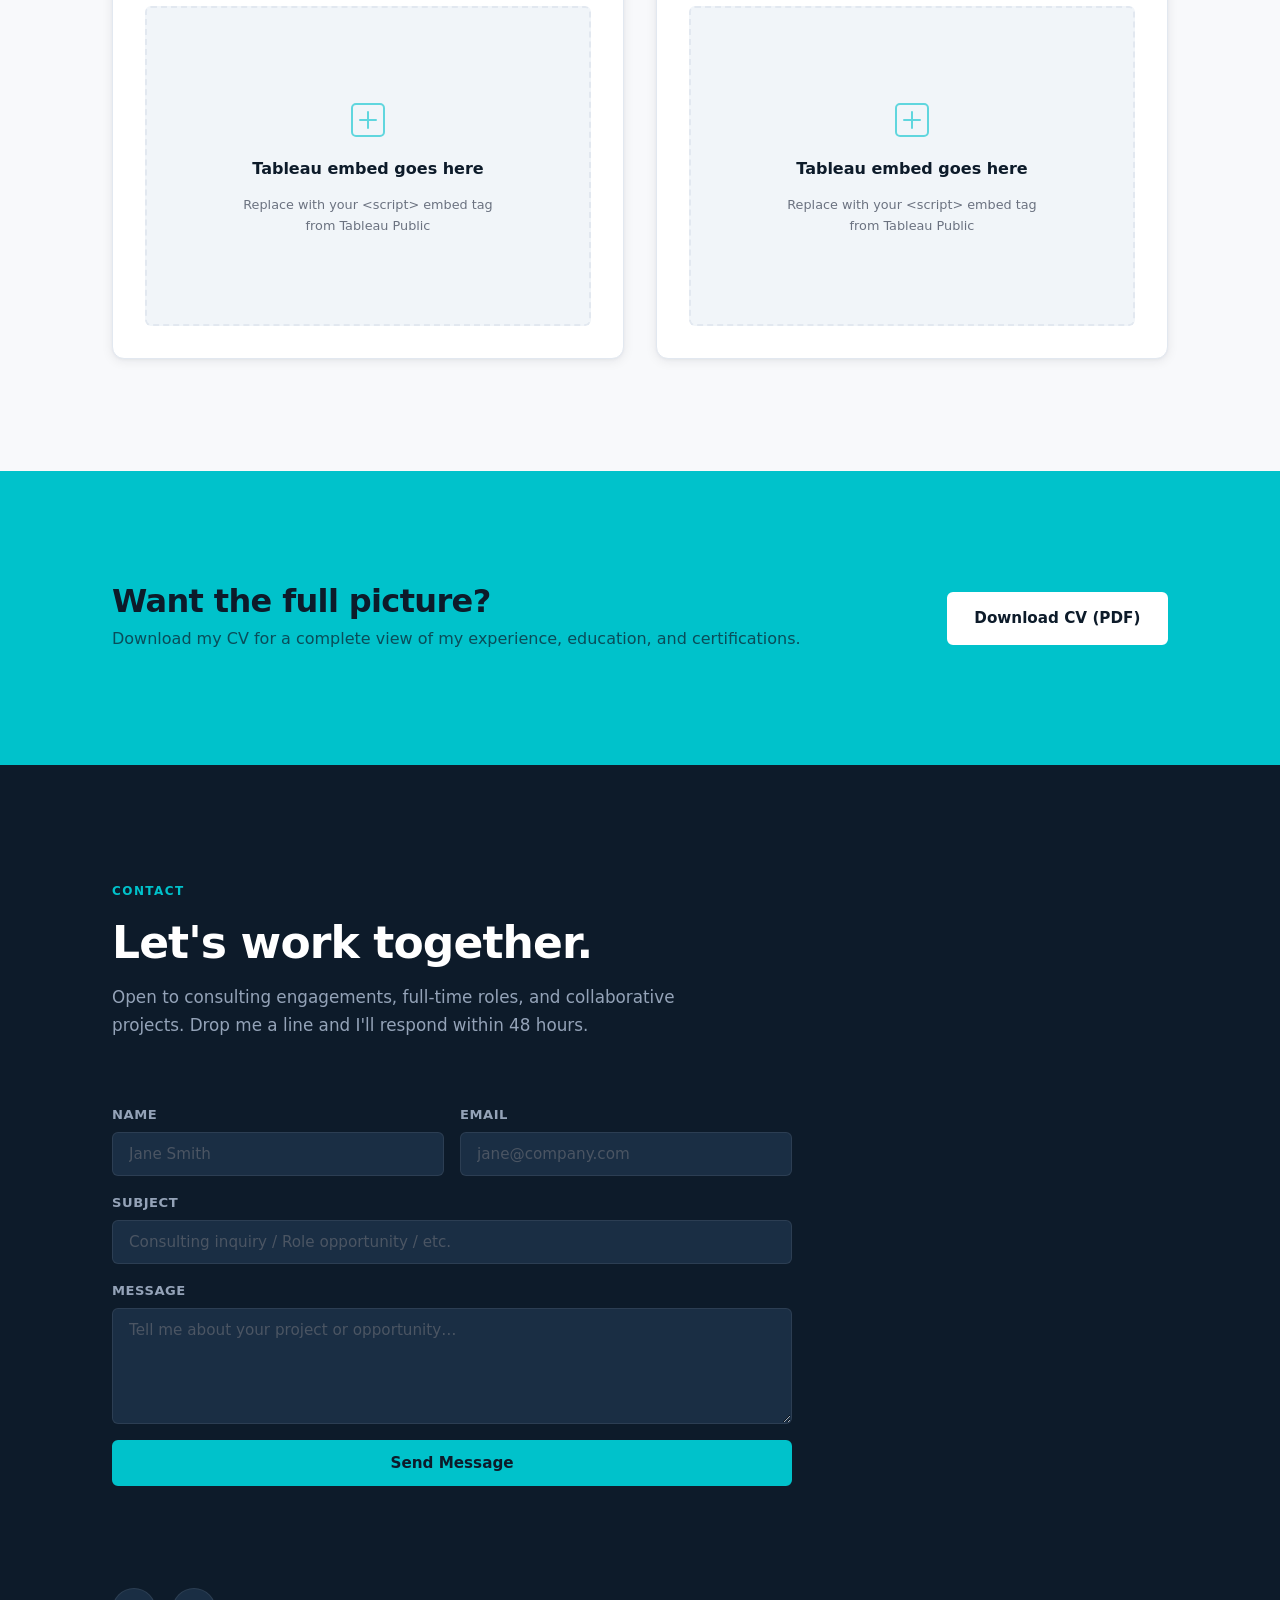
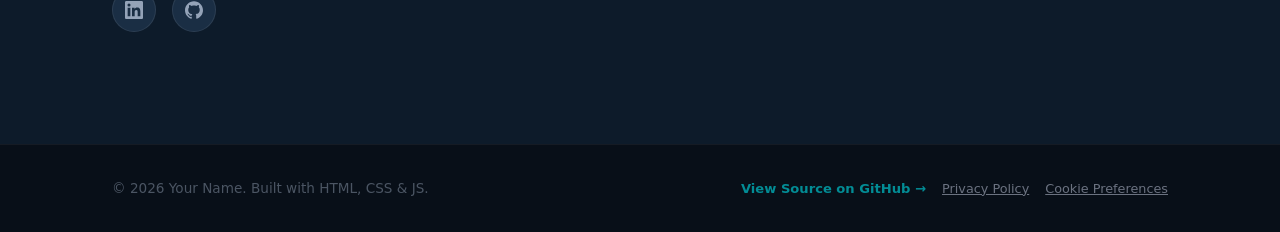
==== commit e5e63a1f: "commit" ====
--- a/index.html
+++ b/index.html
@@ -10,6 +10,25 @@
   <link rel="preconnect" href="https://fonts.googleapis.com" />
   <link rel="preconnect" href="https://fonts.gstatic.com" crossorigin />
   <link href="https://fonts.googleapis.com/css2?family=Space+Grotesk:wght@400;500;600;700&family=Inter:wght@400;500;600&display=swap" rel="stylesheet" />
+
+  <!-- ============================================================
+       CONSENT MODE DEFAULT — must load BEFORE the GTM snippet.
+       Analytics storage defaults to "denied" until the visitor
+       makes an explicit choice, or until a Global Privacy Control
+       (GPC) signal is detected and honored as an opt-out (required
+       under CCPA/CPRA and several other US state privacy laws).
+       ============================================================ -->
+  <script>
+    window.dataLayer = window.dataLayer || [];
+    function gtag(){ window.dataLayer.push(arguments); }
+    gtag('consent', 'default', {
+      ad_storage: 'denied',
+      ad_user_data: 'denied',
+      ad_personalization: 'denied',
+      analytics_storage: 'denied',
+      wait_for_update: 500
+    });
+  </script>
 
   <!-- ============================================================
        GOOGLE TAG MANAGER — Replace GTM-XXXXXXX with your GTM ID
@@ -331,13 +350,65 @@
   <footer class="site-footer">
     <div class="container footer-inner">
       <p>© <span id="footer-year"></span> Your Name. Built with HTML, CSS & JS.</p>
-      <a href="https://github.com/tharrin1426-rugby/portfolio" target="_blank" rel="noopener"
-         class="footer-source" onclick="trackEvent('footer_source_click','github')">
-        View Source on GitHub →
-      </a>
+      <div class="footer-links">
+        <a href="https://github.com/tharrin1426-rugby/portfolio" target="_blank" rel="noopener"
+           class="footer-source" onclick="trackEvent('footer_source_click','github')">
+          View Source on GitHub →
+        </a>
+        <a href="privacy-policy.html" class="footer-consent-link">Privacy Policy</a>
+        <a href="#" class="footer-consent-link" data-consent-action="reopen-preferences" onclick="return false;">Cookie Preferences</a>
+      </div>
     </div>
   </footer>
 
+  <!-- ============================================================  COOKIE CONSENT  -->
+  <div class="consent-banner" id="consent-banner" role="dialog" aria-live="polite" aria-label="Cookie consent" hidden>
+    <div class="consent-banner-inner">
+      <p class="consent-text">
+        This site uses cookies for analytics. We only activate non-essential tracking
+        after you consent. See our <a href="privacy-policy.html">Privacy Policy</a> for
+        details, including your rights under GDPR and applicable US state privacy laws.
+      </p>
+      <div class="consent-actions">
+        <button type="button" class="btn btn-ghost btn-sm" data-consent-action="open-preferences">Manage Preferences</button>
+        <button type="button" class="btn btn-ghost btn-sm" data-consent-action="reject-all">Reject Non-Essential</button>
+        <button type="button" class="btn btn-primary btn-sm" data-consent-action="accept-all">Accept All</button>
+      </div>
+    </div>
+  </div>
+
+  <div class="consent-modal-overlay" id="consent-modal" hidden>
+    <div class="consent-modal" role="dialog" aria-modal="true" aria-labelledby="consent-modal-title">
+      <h2 id="consent-modal-title">Cookie Preferences</h2>
+      <p class="consent-modal-intro">
+        Necessary cookies are always on because the site can't function without them.
+        You can change your choice anytime via "Cookie Preferences" in the footer.
+      </p>
+
+      <div class="consent-category">
+        <div class="consent-category-header">
+          <span>Necessary</span>
+          <input type="checkbox" checked disabled aria-label="Necessary cookies (always on)" />
+        </div>
+        <p>Required for core site functionality. Cannot be disabled.</p>
+      </div>
+
+      <div class="consent-category">
+        <div class="consent-category-header">
+          <span>Analytics</span>
+          <input type="checkbox" id="consent-analytics" aria-label="Analytics cookies" />
+        </div>
+        <p>Helps us understand how visitors use this site (Google Analytics via GTM).</p>
+      </div>
+
+      <div class="consent-modal-actions">
+        <button type="button" class="btn btn-ghost btn-sm" data-consent-action="close-preferences">Cancel</button>
+        <button type="button" class="btn btn-primary btn-sm" data-consent-action="save-preferences">Save Preferences</button>
+      </div>
+    </div>
+  </div>
+
   <script src="main.js"></script>
+  <script src="consent.js"></script>
 </body>
 </html>
--- a/style.css
+++ b/style.css
@@ -0,0 +1,871 @@
+/* ============================================================
+   DESIGN TOKENS
+   ============================================================ */
+:root {
+  --clr-bg:        #F8F9FB;
+  --clr-dark:      #0D1B2A;
+  --clr-slate:     #1A2E44;
+  --clr-accent:    #00C2CB;
+  --clr-accent-dk: #009AA2;
+  --clr-body:      #3D4F60;
+  --clr-muted:     #6B7280;
+  --clr-border:    #E2E8F0;
+  --clr-white:     #FFFFFF;
+
+  --font-display: 'Space Grotesk', system-ui, sans-serif;
+  --font-body:    'Inter', system-ui, sans-serif;
+
+  --space-xs:  0.5rem;
+  --space-sm:  1rem;
+  --space-md:  2rem;
+  --space-lg:  4rem;
+  --space-xl:  7rem;
+
+  --radius-sm: 6px;
+  --radius-md: 12px;
+  --radius-lg: 20px;
+
+  --shadow-card: 0 2px 12px rgba(13,27,42,0.08), 0 1px 3px rgba(13,27,42,0.04);
+  --shadow-hover: 0 8px 32px rgba(13,27,42,0.14), 0 2px 8px rgba(13,27,42,0.06);
+
+  --nav-h: 68px;
+  --transition: 0.22s cubic-bezier(0.4, 0, 0.2, 1);
+}
+
+/* ============================================================
+   RESET & BASE
+   ============================================================ */
+*, *::before, *::after { box-sizing: border-box; margin: 0; padding: 0; }
+
+html {
+  scroll-behavior: smooth;
+  font-size: 16px;
+}
+
+body {
+  font-family: var(--font-body);
+  background: var(--clr-bg);
+  color: var(--clr-body);
+  line-height: 1.65;
+  -webkit-font-smoothing: antialiased;
+}
+
+img, svg { display: block; max-width: 100%; }
+
+a { color: inherit; text-decoration: none; }
+
+ul { list-style: none; }
+
+/* ============================================================
+   LAYOUT HELPERS
+   ============================================================ */
+.container {
+  width: 100%;
+  max-width: 1120px;
+  margin-inline: auto;
+  padding-inline: var(--space-md);
+}
+
+.section {
+  padding-block: var(--space-xl);
+}
+
+.section--light { background: var(--clr-bg); }
+.section--dark  { background: var(--clr-dark); }
+.section--accent { background: var(--clr-accent); }
+
+/* ============================================================
+   TYPOGRAPHY
+   ============================================================ */
+h1, h2, h3, h4 {
+  font-family: var(--font-display);
+  font-weight: 700;
+  line-height: 1.15;
+  letter-spacing: -0.02em;
+}
+
+h2 { font-size: clamp(1.9rem, 4vw, 2.75rem); }
+h3 { font-size: 1.25rem; font-weight: 600; }
+
+.section-eyebrow {
+  display: inline-block;
+  font-family: var(--font-display);
+  font-size: 0.75rem;
+  font-weight: 600;
+  letter-spacing: 0.12em;
+  text-transform: uppercase;
+  color: var(--clr-accent);
+  margin-bottom: var(--space-sm);
+}
+
+.section-eyebrow--light { color: var(--clr-accent); }
+
+.section-title--light { color: var(--clr-white); }
+
+.section-sub {
+  max-width: 600px;
+  margin-top: var(--space-sm);
+  margin-bottom: var(--space-lg);
+  color: var(--clr-muted);
+  font-size: 1.05rem;
+}
+
+.section-sub--light { color: #94A3B8; }
+
+/* ============================================================
+   BUTTONS
+   ============================================================ */
+.btn {
+  display: inline-flex;
+  align-items: center;
+  gap: 0.4rem;
+  font-family: var(--font-display);
+  font-size: 0.95rem;
+  font-weight: 600;
+  padding: 0.75rem 1.6rem;
+  border-radius: var(--radius-sm);
+  cursor: pointer;
+  border: 2px solid transparent;
+  transition: background var(--transition), color var(--transition),
+              border-color var(--transition), transform var(--transition),
+              box-shadow var(--transition);
+  text-decoration: none;
+}
+
+.btn:hover { transform: translateY(-2px); }
+
+.btn-primary {
+  background: var(--clr-accent);
+  color: var(--clr-dark);
+  border-color: var(--clr-accent);
+}
+.btn-primary:hover {
+  background: var(--clr-accent-dk);
+  border-color: var(--clr-accent-dk);
+  box-shadow: 0 6px 20px rgba(0,194,203,0.3);
+}
+
+.btn-ghost {
+  background: transparent;
+  color: var(--clr-white);
+  border-color: rgba(255,255,255,0.35);
+}
+.btn-ghost:hover {
+  background: rgba(255,255,255,0.08);
+  border-color: rgba(255,255,255,0.6);
+}
+
+.btn-white {
+  background: var(--clr-white);
+  color: var(--clr-dark);
+  border-color: var(--clr-white);
+}
+.btn-white:hover {
+  background: var(--clr-bg);
+  box-shadow: 0 6px 20px rgba(13,27,42,0.15);
+}
+
+.btn-full { width: 100%; justify-content: center; }
+
+/* ============================================================
+   NAV
+   ============================================================ */
+.nav-wrapper {
+  position: fixed;
+  top: 0;
+  left: 0;
+  right: 0;
+  z-index: 100;
+  height: var(--nav-h);
+  background: rgba(13, 27, 42, 0.92);
+  backdrop-filter: blur(14px);
+  -webkit-backdrop-filter: blur(14px);
+  border-bottom: 1px solid rgba(255,255,255,0.06);
+  transition: box-shadow var(--transition);
+}
+
+.nav-wrapper.scrolled {
+  box-shadow: 0 4px 24px rgba(0,0,0,0.25);
+}
+
+.nav-inner {
+  display: flex;
+  align-items: center;
+  justify-content: space-between;
+  height: 100%;
+  max-width: 1120px;
+  margin-inline: auto;
+  padding-inline: var(--space-md);
+}
+
+.nav-logo {
+  font-family: var(--font-display);
+  font-size: 1.35rem;
+  font-weight: 700;
+  color: var(--clr-white);
+  letter-spacing: -0.03em;
+}
+
+.logo-dot { color: var(--clr-accent); }
+
+.nav-links {
+  display: flex;
+  align-items: center;
+  gap: 0.25rem;
+}
+
+.nav-links a {
+  font-family: var(--font-display);
+  font-size: 0.9rem;
+  font-weight: 500;
+  color: #94A3B8;
+  padding: 0.4rem 0.75rem;
+  border-radius: var(--radius-sm);
+  transition: color var(--transition), background var(--transition);
+}
+
+.nav-links a:hover { color: var(--clr-white); background: rgba(255,255,255,0.06); }
+
+.nav-cta {
+  background: var(--clr-accent) !important;
+  color: var(--clr-dark) !important;
+  font-weight: 600 !important;
+  padding: 0.45rem 1rem !important;
+  margin-left: 0.5rem;
+}
+.nav-cta:hover {
+  background: var(--clr-accent-dk) !important;
+}
+
+.nav-hamburger {
+  display: none;
+  flex-direction: column;
+  gap: 5px;
+  background: none;
+  border: none;
+  cursor: pointer;
+  padding: 4px;
+}
+
+.nav-hamburger span {
+  display: block;
+  width: 24px;
+  height: 2px;
+  background: var(--clr-white);
+  border-radius: 2px;
+  transition: transform var(--transition), opacity var(--transition);
+}
+
+/* ============================================================
+   HERO
+   ============================================================ */
+.hero {
+  position: relative;
+  min-height: 100svh;
+  display: flex;
+  align-items: center;
+  background: var(--clr-dark);
+  overflow: hidden;
+  padding-top: var(--nav-h);
+}
+
+.hero-grid-bg {
+  position: absolute;
+  inset: 0;
+  background-image:
+    linear-gradient(rgba(0,194,203,0.04) 1px, transparent 1px),
+    linear-gradient(90deg, rgba(0,194,203,0.04) 1px, transparent 1px);
+  background-size: 48px 48px;
+  mask-image: radial-gradient(ellipse 80% 60% at 50% 50%, black 30%, transparent 100%);
+  pointer-events: none;
+}
+
+.hero-inner {
+  position: relative;
+  z-index: 2;
+  max-width: 1120px;
+  margin-inline: auto;
+  padding-inline: var(--space-md);
+  padding-block: var(--space-xl);
+}
+
+.hero-eyebrow {
+  display: inline-flex;
+  align-items: center;
+  gap: 0.5rem;
+  font-family: var(--font-display);
+  font-size: 0.8rem;
+  font-weight: 600;
+  letter-spacing: 0.1em;
+  text-transform: uppercase;
+  color: var(--clr-accent);
+  margin-bottom: 1.25rem;
+}
+
+.hero-eyebrow::before {
+  content: '';
+  display: block;
+  width: 24px;
+  height: 2px;
+  background: var(--clr-accent);
+  border-radius: 2px;
+}
+
+.hero-headline {
+  font-size: clamp(2.8rem, 7vw, 5.5rem);
+  color: var(--clr-white);
+  line-height: 1.05;
+  margin-bottom: 1.5rem;
+}
+
+.hero-name {
+  display: block;
+}
+
+.hero-role-wrap {
+  display: block;
+  overflow: hidden;
+  height: 1.1em;
+}
+
+.hero-role {
+  display: block;
+  color: var(--clr-accent);
+  transition: transform 0.5s cubic-bezier(0.4, 0, 0.2, 1), opacity 0.5s;
+}
+
+.hero-role.slide-out {
+  transform: translateY(-110%);
+  opacity: 0;
+}
+
+.hero-role.slide-in {
+  transform: translateY(110%);
+  opacity: 0;
+  transition: none;
+}
+
+.hero-role.visible {
+  transform: translateY(0);
+  opacity: 1;
+  transition: transform 0.5s cubic-bezier(0.4, 0, 0.2, 1), opacity 0.5s;
+}
+
+.hero-sub {
+  max-width: 560px;
+  color: #94A3B8;
+  font-size: 1.1rem;
+  margin-bottom: var(--space-md);
+  line-height: 1.7;
+}
+
+.hero-actions {
+  display: flex;
+  gap: var(--space-sm);
+  flex-wrap: wrap;
+}
+
+/* ============================================================
+   ABOUT
+   ============================================================ */
+.about-grid {
+  display: grid;
+  grid-template-columns: 1fr 320px;
+  gap: var(--space-lg);
+  align-items: start;
+}
+
+.about-text h2 {
+  margin-top: var(--space-xs);
+  margin-bottom: var(--space-sm);
+  color: var(--clr-dark);
+}
+
+.about-text p {
+  margin-bottom: var(--space-sm);
+  color: var(--clr-body);
+  font-size: 1.05rem;
+}
+
+.skills-grid {
+  display: flex;
+  flex-wrap: wrap;
+  gap: 0.5rem;
+  margin-top: var(--space-md);
+}
+
+.skill-chip {
+  font-family: var(--font-display);
+  font-size: 0.82rem;
+  font-weight: 600;
+  padding: 0.35rem 0.85rem;
+  border-radius: 100px;
+  background: var(--clr-dark);
+  color: var(--clr-accent);
+  border: 1px solid rgba(0,194,203,0.3);
+  letter-spacing: 0.02em;
+}
+
+.about-card {
+  background: var(--clr-dark);
+  border-radius: var(--radius-lg);
+  padding: var(--space-md);
+  display: flex;
+  flex-direction: column;
+  gap: 0;
+  box-shadow: var(--shadow-card);
+  position: sticky;
+  top: calc(var(--nav-h) + 2rem);
+}
+
+.stat-block {
+  padding: var(--space-md) 0;
+  text-align: center;
+}
+
+.stat-number {
+  display: block;
+  font-family: var(--font-display);
+  font-size: 2.8rem;
+  font-weight: 700;
+  color: var(--clr-accent);
+  line-height: 1;
+}
+
+.stat-label {
+  display: block;
+  font-size: 0.85rem;
+  color: #94A3B8;
+  font-weight: 500;
+  margin-top: 0.4rem;
+}
+
+.stat-divider {
+  height: 1px;
+  background: rgba(255,255,255,0.07);
+}
+
+/* ============================================================
+   PORTFOLIO
+   ============================================================ */
+.project-grid {
+  display: grid;
+  grid-template-columns: repeat(auto-fill, minmax(280px, 1fr));
+  gap: var(--space-md);
+}
+
+.project-card {
+  background: var(--clr-slate);
+  border-radius: var(--radius-md);
+  padding: var(--space-md);
+  display: flex;
+  flex-direction: column;
+  gap: 0.75rem;
+  border: 1px solid rgba(255,255,255,0.06);
+  cursor: pointer;
+  transition: transform var(--transition), box-shadow var(--transition),
+              border-color var(--transition);
+}
+
+.project-card:hover {
+  transform: translateY(-4px);
+  box-shadow: var(--shadow-hover);
+  border-color: rgba(0,194,203,0.3);
+}
+
+.project-card-top {
+  display: flex;
+  flex-wrap: wrap;
+  gap: 0.4rem;
+}
+
+.project-tag {
+  font-family: var(--font-display);
+  font-size: 0.72rem;
+  font-weight: 600;
+  letter-spacing: 0.06em;
+  text-transform: uppercase;
+  color: var(--clr-accent);
+  background: rgba(0,194,203,0.1);
+  padding: 0.2rem 0.6rem;
+  border-radius: 100px;
+}
+
+.project-card h3 {
+  color: var(--clr-white);
+  font-size: 1.1rem;
+  line-height: 1.3;
+}
+
+.project-card p {
+  color: #94A3B8;
+  font-size: 0.92rem;
+  line-height: 1.6;
+  flex: 1;
+}
+
+.project-card-footer { margin-top: auto; padding-top: var(--space-sm); }
+
+.project-link {
+  font-family: var(--font-display);
+  font-size: 0.85rem;
+  font-weight: 600;
+  color: var(--clr-accent);
+  transition: gap var(--transition);
+}
+
+.project-link:hover { text-decoration: underline; }
+
+/* ============================================================
+   TABLEAU
+   ============================================================ */
+.tableau-grid {
+  display: grid;
+  grid-template-columns: repeat(auto-fill, minmax(480px, 1fr));
+  gap: var(--space-md);
+}
+
+.tableau-card {
+  background: var(--clr-white);
+  border-radius: var(--radius-md);
+  padding: var(--space-md);
+  box-shadow: var(--shadow-card);
+  border: 1px solid var(--clr-border);
+}
+
+.tableau-card-title {
+  font-size: 1.1rem;
+  color: var(--clr-dark);
+  margin-bottom: 0.4rem;
+}
+
+.tableau-card-desc {
+  font-size: 0.9rem;
+  color: var(--clr-muted);
+  margin-bottom: var(--space-sm);
+}
+
+.tableau-embed-wrap {
+  border-radius: var(--radius-sm);
+  overflow: hidden;
+  background: #F1F5F9;
+  min-height: 320px;
+}
+
+.tableau-placeholder {
+  display: flex;
+  flex-direction: column;
+  align-items: center;
+  justify-content: center;
+  gap: 0.75rem;
+  height: 320px;
+  cursor: pointer;
+  border: 2px dashed var(--clr-border);
+  border-radius: var(--radius-sm);
+  transition: border-color var(--transition), background var(--transition);
+}
+
+.tableau-placeholder:hover {
+  border-color: var(--clr-accent);
+  background: rgba(0,194,203,0.04);
+}
+
+.tableau-placeholder svg {
+  width: 48px;
+  height: 48px;
+  opacity: 0.6;
+}
+
+.tableau-placeholder p {
+  font-family: var(--font-display);
+  font-size: 1rem;
+  font-weight: 600;
+  color: var(--clr-dark);
+}
+
+.tableau-placeholder span {
+  font-size: 0.8rem;
+  color: var(--clr-muted);
+  text-align: center;
+  max-width: 260px;
+}
+
+/* ============================================================
+   RESUME BAND
+   ============================================================ */
+.resume-band {
+  display: flex;
+  align-items: center;
+  justify-content: space-between;
+  gap: var(--space-md);
+  flex-wrap: wrap;
+}
+
+.resume-text h2 { color: var(--clr-dark); font-size: clamp(1.5rem, 3vw, 2rem); }
+.resume-text p  { color: rgba(13,27,42,0.7); margin-top: 0.4rem; }
+
+/* ============================================================
+   CONTACT FORM
+   ============================================================ */
+.contact-form {
+  max-width: 680px;
+  display: flex;
+  flex-direction: column;
+  gap: var(--space-sm);
+  margin-top: var(--space-md);
+}
+
+.form-row {
+  display: grid;
+  grid-template-columns: 1fr 1fr;
+  gap: var(--space-sm);
+}
+
+.form-group {
+  display: flex;
+  flex-direction: column;
+  gap: 0.4rem;
+}
+
+.form-group label {
+  font-family: var(--font-display);
+  font-size: 0.82rem;
+  font-weight: 600;
+  letter-spacing: 0.04em;
+  color: #94A3B8;
+  text-transform: uppercase;
+}
+
+.form-group input,
+.form-group textarea {
+  background: var(--clr-slate);
+  border: 1px solid rgba(255,255,255,0.08);
+  border-radius: var(--radius-sm);
+  padding: 0.75rem 1rem;
+  color: var(--clr-white);
+  font-family: var(--font-body);
+  font-size: 0.95rem;
+  transition: border-color var(--transition), box-shadow var(--transition);
+  outline: none;
+  resize: vertical;
+}
+
+.form-group input::placeholder,
+.form-group textarea::placeholder { color: #4B5563; }
+
+.form-group input:focus,
+.form-group textarea:focus {
+  border-color: var(--clr-accent);
+  box-shadow: 0 0 0 3px rgba(0,194,203,0.15);
+}
+
+.form-note {
+  font-size: 0.9rem;
+  color: var(--clr-accent);
+  min-height: 1.4rem;
+  text-align: center;
+}
+
+/* ============================================================
+   SOCIAL ROW
+   ============================================================ */
+.social-row {
+  display: flex;
+  gap: var(--space-sm);
+  margin-top: var(--space-lg);
+}
+
+.social-row a {
+  display: flex;
+  align-items: center;
+  justify-content: center;
+  width: 44px;
+  height: 44px;
+  border-radius: 50%;
+  background: var(--clr-slate);
+  color: #94A3B8;
+  border: 1px solid rgba(255,255,255,0.08);
+  transition: color var(--transition), background var(--transition),
+              border-color var(--transition), transform var(--transition);
+}
+
+.social-row a svg { width: 18px; height: 18px; }
+
+.social-row a:hover {
+  color: var(--clr-accent);
+  border-color: rgba(0,194,203,0.4);
+  background: rgba(0,194,203,0.08);
+  transform: translateY(-2px);
+}
+
+/* ============================================================
+   FOOTER
+   ============================================================ */
+.site-footer {
+  background: #080F18;
+  padding-block: var(--space-md);
+  border-top: 1px solid rgba(255,255,255,0.05);
+}
+
+.footer-inner {
+  display: flex;
+  align-items: center;
+  justify-content: space-between;
+  gap: var(--space-sm);
+  flex-wrap: wrap;
+}
+
+.site-footer p {
+  font-size: 0.85rem;
+  color: #4B5563;
+}
+
+.footer-source {
+  font-family: var(--font-display);
+  font-size: 0.82rem;
+  font-weight: 600;
+  color: var(--clr-accent);
+  opacity: 0.7;
+  transition: opacity var(--transition);
+}
+
+.footer-source:hover { opacity: 1; }
+
+.footer-links {
+  display: flex;
+  align-items: center;
+  flex-wrap: wrap;
+  gap: var(--space-sm);
+}
+
+/* ============================================================
+   COOKIE CONSENT
+   ============================================================ */
+.consent-banner {
+  position: fixed;
+  left: 0; right: 0; bottom: 0;
+  z-index: 1000;
+  background: var(--clr-dark);
+  padding: var(--space-sm);
+  box-shadow: 0 -4px 24px rgba(13,27,42,0.25);
+}
+.consent-banner[hidden] { display: none; }
+
+.consent-banner-inner {
+  max-width: 1100px;
+  margin: 0 auto;
+  display: flex;
+  flex-wrap: wrap;
+  align-items: center;
+  gap: var(--space-sm);
+  justify-content: space-between;
+}
+
+.consent-text {
+  flex: 1 1 380px;
+  font-size: 0.9rem;
+  color: #94A3B8;
+  line-height: 1.5;
+}
+.consent-text a { color: var(--clr-accent); }
+
+.consent-actions { display: flex; gap: var(--space-xs); flex-wrap: wrap; }
+.btn-sm { padding: 0.5rem 1rem; font-size: 0.85rem; }
+
+.consent-modal-overlay {
+  position: fixed;
+  inset: 0;
+  z-index: 1100;
+  background: rgba(13,27,42,0.6);
+  display: flex;
+  align-items: center;
+  justify-content: center;
+  padding: var(--space-sm);
+}
+.consent-modal-overlay[hidden] { display: none; }
+
+.consent-modal {
+  background: var(--clr-white);
+  color: var(--clr-body);
+  border-radius: var(--radius-md);
+  max-width: 480px;
+  width: 100%;
+  max-height: 85vh;
+  overflow-y: auto;
+  padding: var(--space-md);
+  box-shadow: var(--shadow-hover);
+}
+.consent-modal h2 { color: var(--clr-dark); margin-bottom: var(--space-xs); }
+.consent-modal-intro { font-size: 0.9rem; margin-bottom: var(--space-sm); color: var(--clr-muted); }
+
+.consent-category { border-top: 1px solid var(--clr-border); padding: var(--space-xs) 0; }
+.consent-category-header {
+  display: flex;
+  justify-content: space-between;
+  align-items: center;
+  font-weight: 600;
+  color: var(--clr-dark);
+}
+.consent-category p { font-size: 0.85rem; color: var(--clr-muted); margin-top: 0.25rem; }
+
+.consent-modal-actions {
+  display: flex;
+  justify-content: flex-end;
+  gap: var(--space-xs);
+  margin-top: var(--space-sm);
+}
+
+.footer-consent-link {
+  font-size: 0.8rem;
+  color: var(--clr-muted);
+  text-decoration: underline;
+  cursor: pointer;
+}
+
+/* ============================================================
+   RESPONSIVE
+   ============================================================ */
+@media (max-width: 900px) {
+  .about-grid { grid-template-columns: 1fr; }
+  .about-card { position: static; flex-direction: row; gap: 0; }
+  .stat-block  { flex: 1; }
+  .stat-divider { width: 1px; height: auto; }
+  .tableau-grid { grid-template-columns: 1fr; }
+}
+
+@media (max-width: 680px) {
+  :root { --space-xl: 4.5rem; }
+
+  .nav-links { display: none; }
+  .nav-links.open {
+    display: flex;
+    flex-direction: column;
+    position: fixed;
+    inset: var(--nav-h) 0 0 0;
+    background: var(--clr-dark);
+    padding: var(--space-md);
+    gap: var(--space-xs);
+    z-index: 99;
+    align-items: flex-start;
+  }
+  .nav-links.open a { font-size: 1.1rem; padding: 0.6rem 0.75rem; }
+  .nav-hamburger { display: flex; }
+
+  .form-row { grid-template-columns: 1fr; }
+
+  .about-card { flex-direction: column; }
+  .stat-divider { width: 100%; height: 1px; }
+
+  .resume-band { flex-direction: column; text-align: center; }
+  .resume-band .btn { width: 100%; justify-content: center; }
+
+  .footer-inner { flex-direction: column; text-align: center; }
+}
+
+/* ============================================================
+   REDUCED MOTION
+   ============================================================ */
+@media (prefers-reduced-motion: reduce) {
+  *, *::before, *::after { transition: none !important; animation: none !important; }
+  html { scroll-behavior: auto; }
+}
